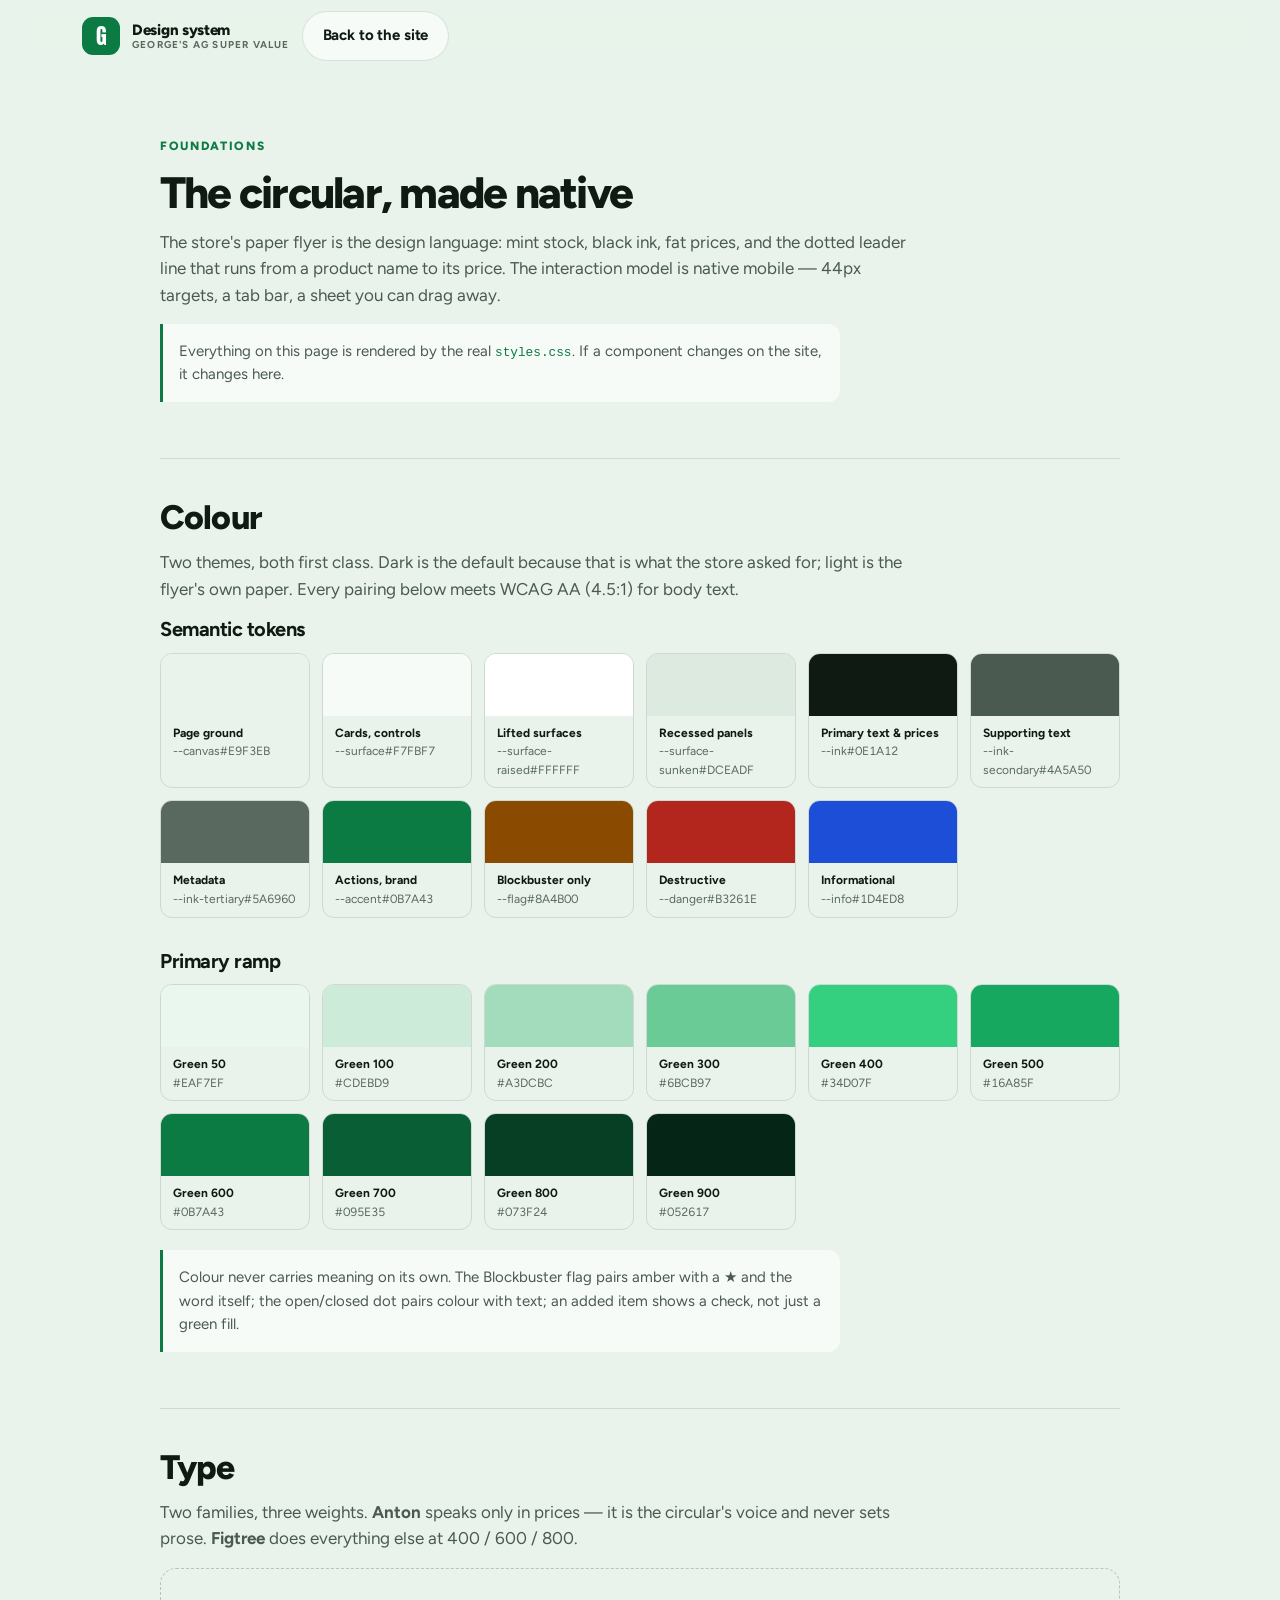
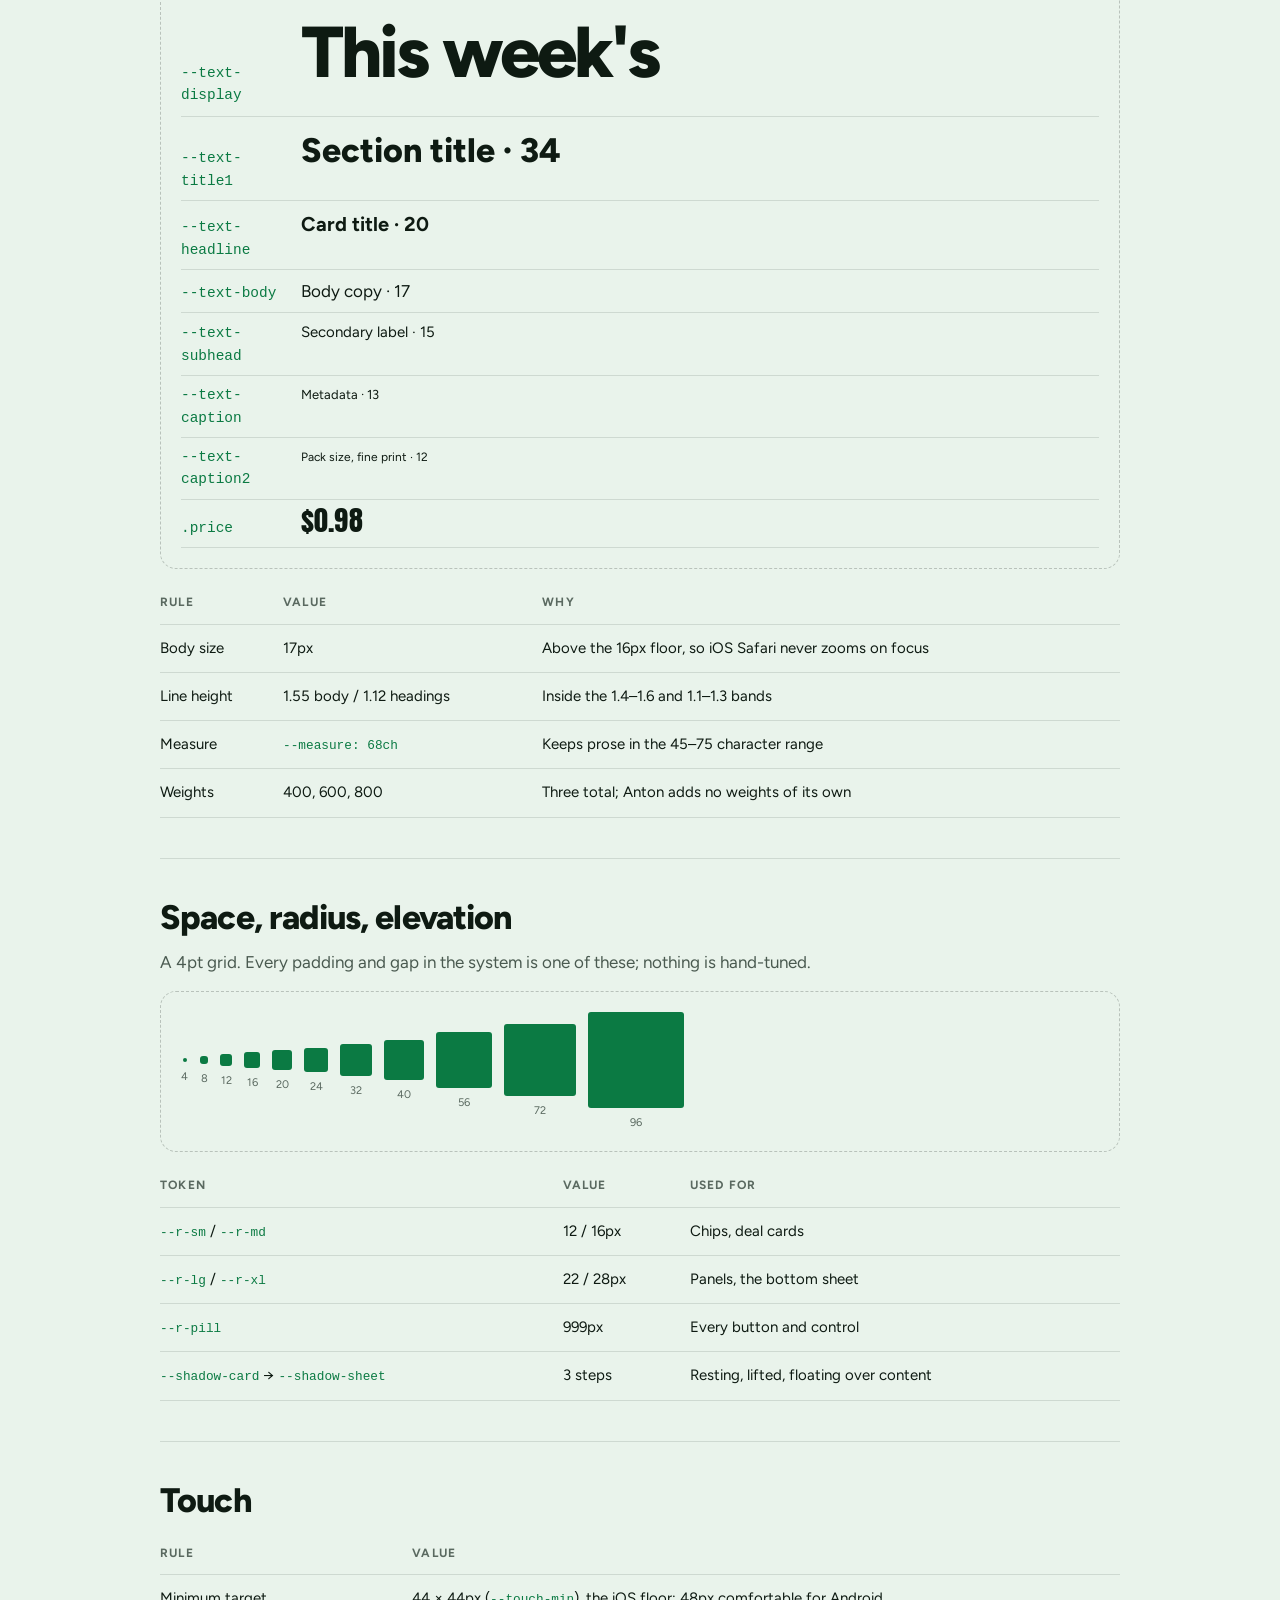
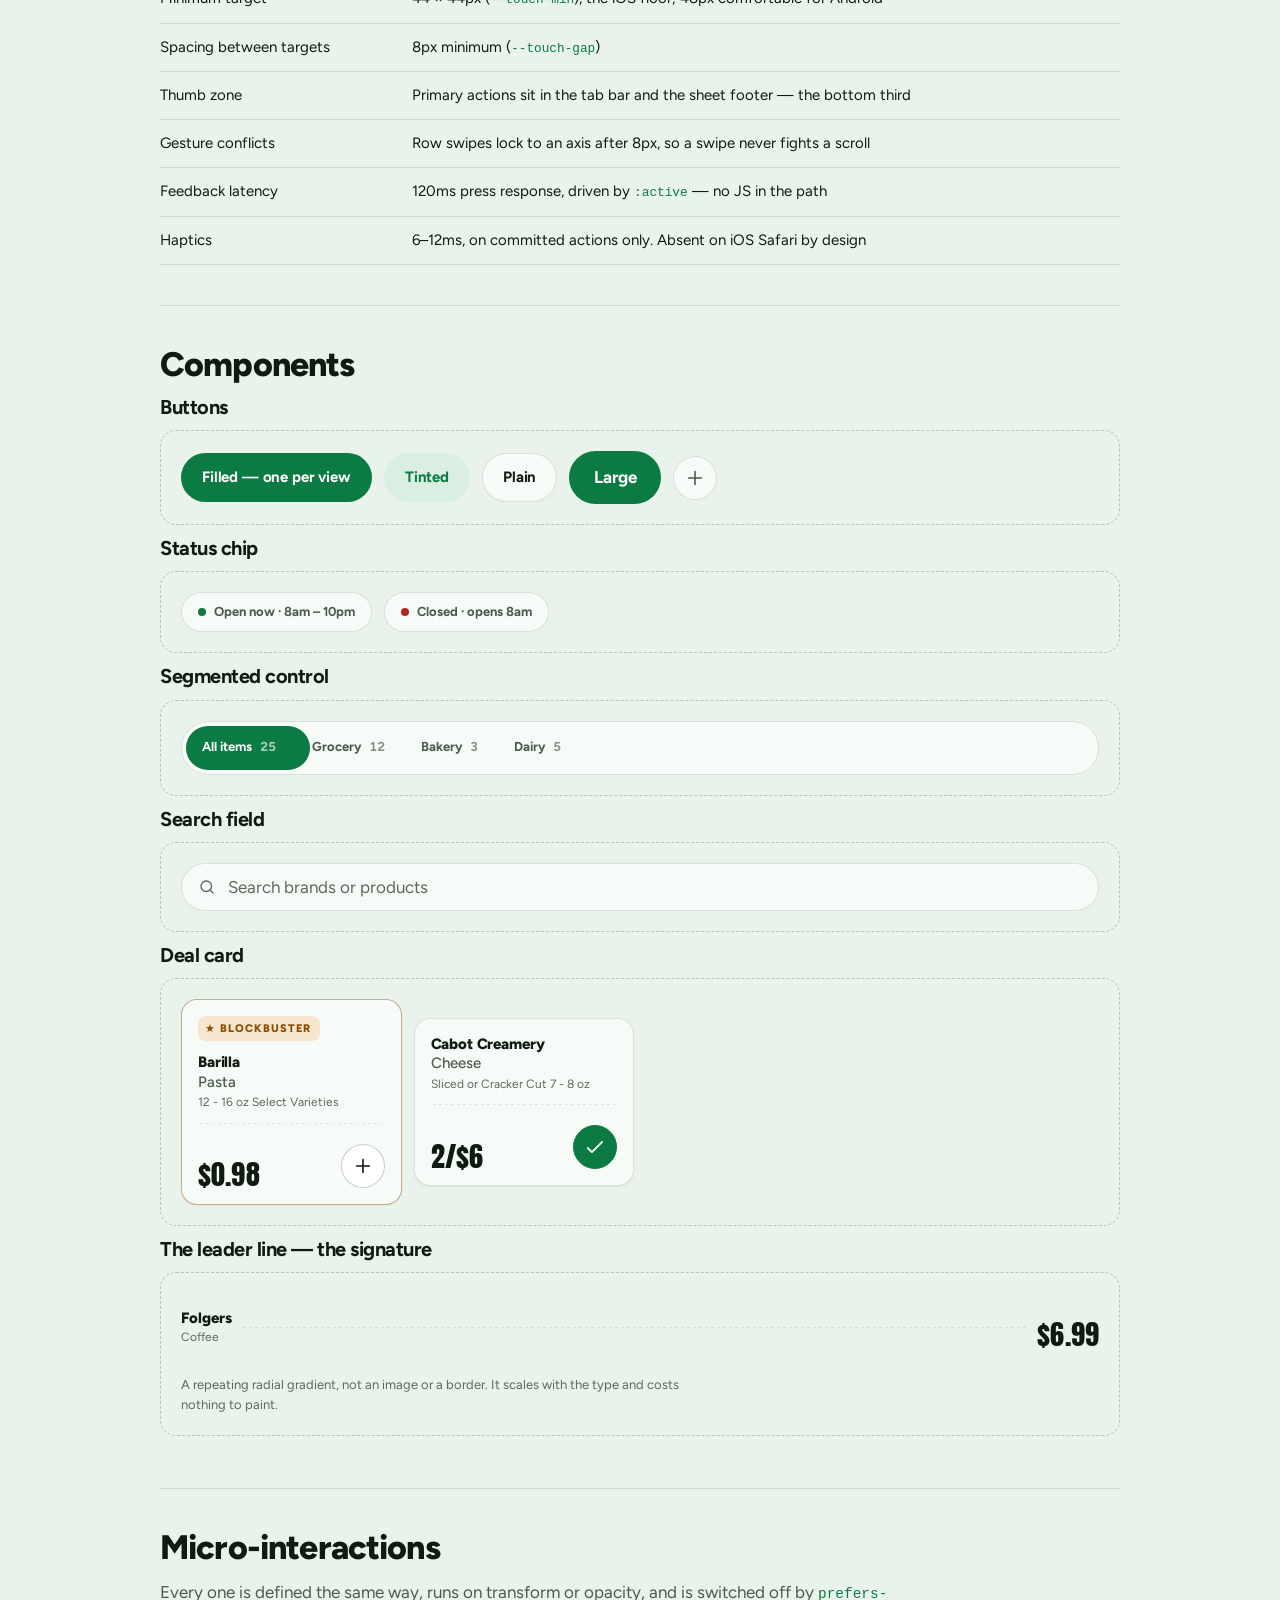
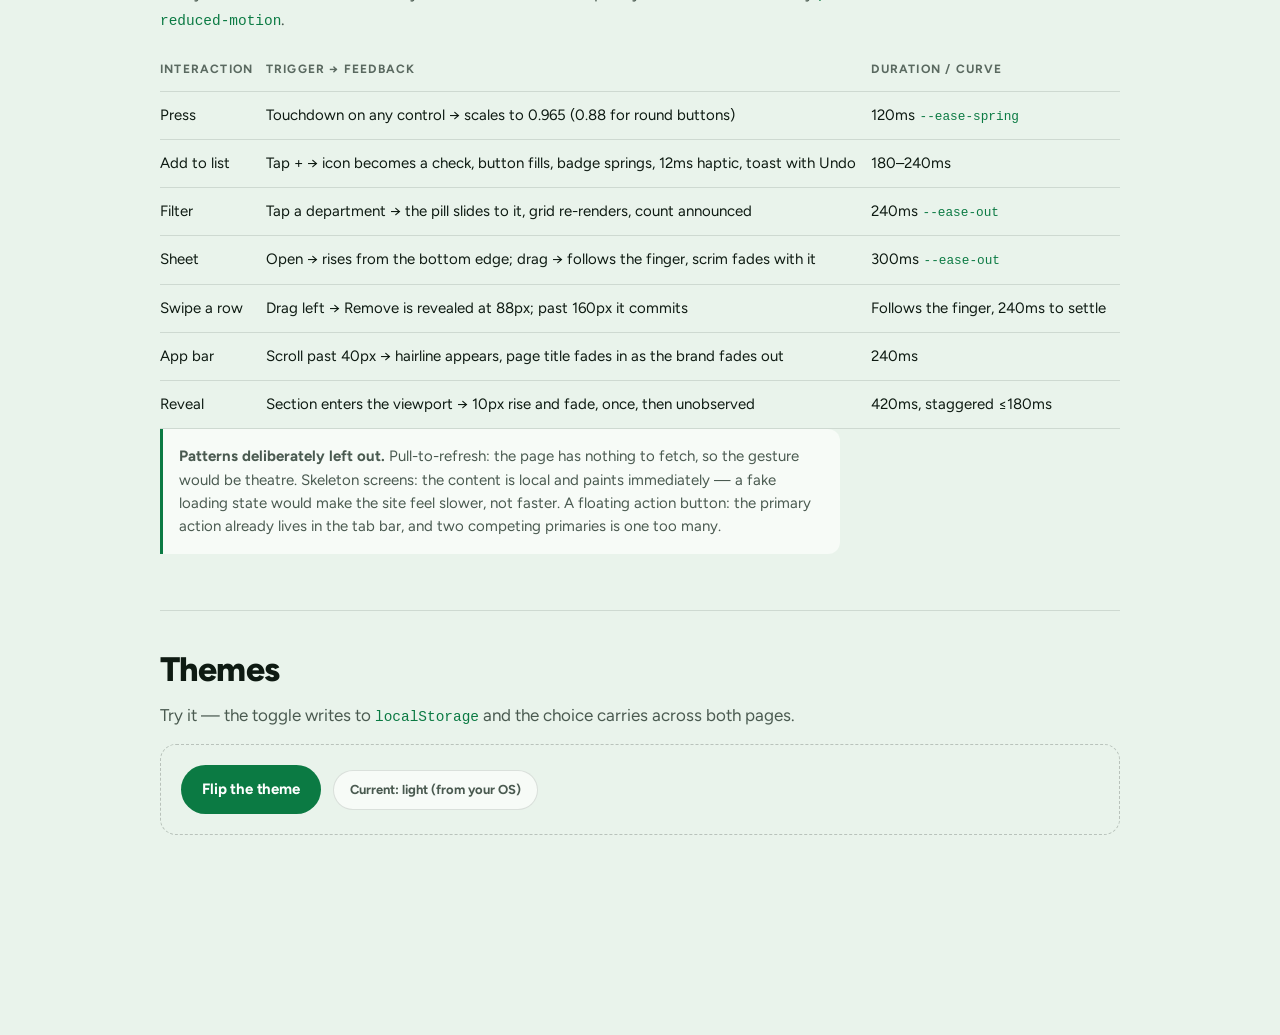
==== design-system.html @ 210cd75e "Rebuild front end on a mobile-first design system Design direction: "the circular, made native." The" ====
<!DOCTYPE html>
<html lang="en">
<head>
<meta charset="utf-8">
<meta name="viewport" content="width=device-width, initial-scale=1, viewport-fit=cover">
<title>Design system — George's AG Super Value</title>
<meta name="description" content="The living style guide for georgesagsupervalue.com: colour tokens, type scale, spacing, components and micro-interactions.">
<script>
  (function(){ try { var s = localStorage.getItem("georges-theme");
    if (s === "light" || s === "dark") document.documentElement.dataset.theme = s; } catch(e){} })();
</script>
<link rel="preconnect" href="https://fonts.googleapis.com">
<link rel="preconnect" href="https://fonts.gstatic.com" crossorigin>
<link rel="stylesheet" href="https://fonts.googleapis.com/css2?family=Anton&family=Figtree:wght@400;600;800&display=swap">
<link rel="stylesheet" href="styles.css">
<style>
  /* Page-specific scaffolding. The components themselves come from
     styles.css untouched, so this guide can never drift from the site. */
  body { padding-bottom: var(--sp-14); }
  .guide { max-width: 1000px; margin-inline: auto; padding: var(--sp-6) var(--sp-5) var(--sp-24); }
  .guide section { padding-block: var(--sp-10); border-top: 1px solid var(--line); }
  .guide section:first-of-type { border-top: 0; }
  .specimen {
    display: flex; flex-wrap: wrap; gap: var(--sp-3);
    align-items: center;
    padding: var(--sp-5);
    border: 1px dashed var(--line-strong);
    border-radius: var(--r-md);
    margin-bottom: var(--sp-3);
  }
  .swatches { display: grid; grid-template-columns: repeat(auto-fill, minmax(132px,1fr)); gap: var(--sp-3); }
  .sw { border: 1px solid var(--line); border-radius: var(--r-sm); overflow: hidden; }
  .sw__chip { height: 62px; }
  .sw__meta { padding: var(--sp-2) var(--sp-3); font-size: var(--text-caption2); }
  .sw__meta b { display: block; font-weight: 700; }
  .sw__meta span { color: var(--ink-tertiary); font-variant-numeric: tabular-nums; }
  table { width: 100%; border-collapse: collapse; font-size: var(--text-subhead); }
  th, td { text-align: left; padding: var(--sp-3) var(--sp-3) var(--sp-3) 0; border-bottom: 1px solid var(--line); vertical-align: top; }
  th { font-size: var(--text-caption2); text-transform: uppercase; letter-spacing: .1em; color: var(--ink-tertiary); }
  code { font-family: ui-monospace, SFMono-Regular, Menlo, monospace; font-size: .85em; color: var(--accent); }
  .scale-row { display: flex; align-items: baseline; gap: var(--sp-4); padding: var(--sp-2) 0; border-bottom: 1px solid var(--line); }
  .scale-row code { flex: none; width: 12ch; }
  .note-box {
    padding: var(--sp-4); border-left: 3px solid var(--accent);
    background: var(--surface); border-radius: 0 var(--r-sm) var(--r-sm) 0;
    font-size: var(--text-subhead); color: var(--ink-secondary);
  }
</style>
</head>
<body>

<header class="appbar">
  <div class="wrap appbar__inner">
    <a class="brand" href="index.html">
      <span class="brand__mark" aria-hidden="true">G</span>
      <span class="brand__name"><b>Design system</b><span>George's AG Super Value</span></span>
    </a>
    <a class="btn btn--plain" href="index.html">Back to the site</a>
  </div>
</header>

<main class="guide">

  <section>
    <span class="section__eyebrow">Foundations</span>
    <h1 style="font-size:var(--text-large)">The circular, made native</h1>
    <p class="section__lede">The store's paper flyer is the design language: mint stock,
      black ink, fat prices, and the dotted leader line that runs from a product name to
      its price. The interaction model is native mobile — 44px targets, a tab bar, a
      sheet you can drag away.</p>
    <p class="note-box">Everything on this page is rendered by the real
      <code>styles.css</code>. If a component changes on the site, it changes here.</p>
  </section>

  <section>
    <h2>Colour</h2>
    <p class="section__lede">Two themes, both first class. Dark is the default because
      that is what the store asked for; light is the flyer's own paper. Every pairing
      below meets WCAG AA (4.5:1) for body text.</p>

    <h3>Semantic tokens</h3>
    <div class="swatches" id="swatches"></div>

    <h3 style="margin-top:var(--sp-8)">Primary ramp</h3>
    <div class="swatches" id="ramp"></div>

    <p class="note-box" style="margin-top:var(--sp-5)">Colour never carries meaning on its
      own. The Blockbuster flag pairs amber with a ★ and the word itself; the open/closed
      dot pairs colour with text; an added item shows a check, not just a green fill.</p>
  </section>

  <section>
    <h2>Type</h2>
    <p class="section__lede">Two families, three weights. <b>Anton</b> speaks only in
      prices — it is the circular's voice and never sets prose. <b>Figtree</b> does
      everything else at 400 / 600 / 800.</p>

    <div class="specimen" style="display:block">
      <div class="scale-row"><code>--text-display</code><span style="font-size:var(--text-display);font-weight:800;letter-spacing:-.04em">This week's</span></div>
      <div class="scale-row"><code>--text-title1</code><span style="font-size:var(--text-title1);font-weight:800">Section title · 34</span></div>
      <div class="scale-row"><code>--text-headline</code><span style="font-size:var(--text-headline);font-weight:700">Card title · 20</span></div>
      <div class="scale-row"><code>--text-body</code><span style="font-size:var(--text-body)">Body copy · 17</span></div>
      <div class="scale-row"><code>--text-subhead</code><span style="font-size:var(--text-subhead)">Secondary label · 15</span></div>
      <div class="scale-row"><code>--text-caption</code><span style="font-size:var(--text-caption)">Metadata · 13</span></div>
      <div class="scale-row"><code>--text-caption2</code><span style="font-size:var(--text-caption2)">Pack size, fine print · 12</span></div>
      <div class="scale-row"><code>.price</code><span class="price">$0.98</span></div>
    </div>

    <table>
      <tr><th>Rule</th><th>Value</th><th>Why</th></tr>
      <tr><td>Body size</td><td>17px</td><td>Above the 16px floor, so iOS Safari never zooms on focus</td></tr>
      <tr><td>Line height</td><td>1.55 body / 1.12 headings</td><td>Inside the 1.4–1.6 and 1.1–1.3 bands</td></tr>
      <tr><td>Measure</td><td><code>--measure: 68ch</code></td><td>Keeps prose in the 45–75 character range</td></tr>
      <tr><td>Weights</td><td>400, 600, 800</td><td>Three total; Anton adds no weights of its own</td></tr>
    </table>
  </section>

  <section>
    <h2>Space, radius, elevation</h2>
    <p class="section__lede">A 4pt grid. Every padding and gap in the system is one of
      these; nothing is hand-tuned.</p>
    <div class="specimen" id="spacing"></div>
    <table>
      <tr><th>Token</th><th>Value</th><th>Used for</th></tr>
      <tr><td><code>--r-sm</code> / <code>--r-md</code></td><td>12 / 16px</td><td>Chips, deal cards</td></tr>
      <tr><td><code>--r-lg</code> / <code>--r-xl</code></td><td>22 / 28px</td><td>Panels, the bottom sheet</td></tr>
      <tr><td><code>--r-pill</code></td><td>999px</td><td>Every button and control</td></tr>
      <tr><td><code>--shadow-card</code> → <code>--shadow-sheet</code></td><td>3 steps</td><td>Resting, lifted, floating over content</td></tr>
    </table>
  </section>

  <section>
    <h2>Touch</h2>
    <table>
      <tr><th>Rule</th><th>Value</th></tr>
      <tr><td>Minimum target</td><td>44 × 44px (<code>--touch-min</code>), the iOS floor; 48px comfortable for Android</td></tr>
      <tr><td>Spacing between targets</td><td>8px minimum (<code>--touch-gap</code>)</td></tr>
      <tr><td>Thumb zone</td><td>Primary actions sit in the tab bar and the sheet footer — the bottom third</td></tr>
      <tr><td>Gesture conflicts</td><td>Row swipes lock to an axis after 8px, so a swipe never fights a scroll</td></tr>
      <tr><td>Feedback latency</td><td>120ms press response, driven by <code>:active</code> — no JS in the path</td></tr>
      <tr><td>Haptics</td><td>6–12ms, on committed actions only. Absent on iOS Safari by design</td></tr>
    </table>
  </section>

  <section>
    <h2>Components</h2>

    <h3>Buttons</h3>
    <div class="specimen">
      <button class="btn btn--filled">Filled — one per view</button>
      <button class="btn btn--tinted">Tinted</button>
      <button class="btn btn--plain">Plain</button>
      <button class="btn btn--filled btn--lg">Large</button>
      <button class="icon-btn" aria-label="Icon button example">
        <svg class="icon" viewBox="0 0 24 24" aria-hidden="true"><path d="M12 5v14M5 12h14"/></svg>
      </button>
    </div>

    <h3>Status chip</h3>
    <div class="specimen">
      <span class="chip"><span class="chip__dot"></span> Open now · 8am – 10pm</span>
      <span class="chip chip--closed"><span class="chip__dot"></span> Closed · opens 8am</span>
    </div>

    <h3>Segmented control</h3>
    <div class="specimen" style="display:block">
      <div class="segmented" id="demo-seg">
        <span class="segmented__indicator" id="demo-indicator"></span>
        <button class="segmented__btn" aria-selected="true">All items <span class="segmented__count">25</span></button>
        <button class="segmented__btn" aria-selected="false">Grocery <span class="segmented__count">12</span></button>
        <button class="segmented__btn" aria-selected="false">Bakery <span class="segmented__count">3</span></button>
        <button class="segmented__btn" aria-selected="false">Dairy <span class="segmented__count">5</span></button>
      </div>
    </div>

    <h3>Search field</h3>
    <div class="specimen" style="display:block">
      <label class="field">
        <svg class="icon icon--sm" viewBox="0 0 24 24" aria-hidden="true"><circle cx="11" cy="11" r="7"/><path d="m20 20-3.6-3.6"/></svg>
        <input type="search" placeholder="Search brands or products" aria-label="Demo search">
      </label>
    </div>

    <h3>Deal card</h3>
    <div class="specimen" style="display:grid;grid-template-columns:repeat(auto-fill,minmax(200px,1fr))">
      <article class="deal deal--flagged">
        <span class="deal__flag">★ Blockbuster</span>
        <h4 class="deal__brand" style="margin:0">Barilla</h4>
        <p class="deal__name">Pasta</p>
        <p class="deal__size">12 - 16 oz Select Varieties</p>
        <span class="leader leader--rule"></span>
        <div class="deal__foot">
          <span class="price">$0.98</span>
          <button class="add" aria-pressed="false" aria-label="Add Barilla Pasta to my list">
            <svg class="icon" viewBox="0 0 24 24" aria-hidden="true"><path d="M12 5v14M5 12h14"/></svg>
          </button>
        </div>
      </article>
      <article class="deal">
        <h4 class="deal__brand" style="margin:0">Cabot Creamery</h4>
        <p class="deal__name">Cheese</p>
        <p class="deal__size">Sliced or Cracker Cut 7 - 8 oz</p>
        <span class="leader leader--rule"></span>
        <div class="deal__foot">
          <span class="price">2/$6</span>
          <button class="add" aria-pressed="true" aria-label="Remove Cabot Cheese from my list">
            <svg class="icon" viewBox="0 0 24 24" aria-hidden="true"><path d="M5 13l4 4L19 7"/></svg>
          </button>
        </div>
      </article>
    </div>

    <h3>The leader line — the signature</h3>
    <div class="specimen" style="display:block">
      <div class="flyer__item">
        <span class="flyer__label"><b>Folgers</b><span>Coffee</span></span>
        <span class="leader leader--center"></span>
        <span class="price">$6.99</span>
      </div>
      <p style="font-size:var(--text-caption);color:var(--ink-tertiary);margin:var(--sp-3) 0 0">
        A repeating radial gradient, not an image or a border. It scales with the type
        and costs nothing to paint.</p>
    </div>
  </section>

  <section>
    <h2>Micro-interactions</h2>
    <p class="section__lede">Every one is defined the same way, runs on transform or
      opacity, and is switched off by <code>prefers-reduced-motion</code>.</p>

    <table>
      <tr><th>Interaction</th><th>Trigger → Feedback</th><th>Duration / curve</th></tr>
      <tr>
        <td>Press</td>
        <td>Touchdown on any control → scales to 0.965 (0.88 for round buttons)</td>
        <td>120ms <code>--ease-spring</code></td>
      </tr>
      <tr>
        <td>Add to list</td>
        <td>Tap + → icon becomes a check, button fills, badge springs, 12ms haptic, toast with Undo</td>
        <td>180–240ms</td>
      </tr>
      <tr>
        <td>Filter</td>
        <td>Tap a department → the pill slides to it, grid re-renders, count announced</td>
        <td>240ms <code>--ease-out</code></td>
      </tr>
      <tr>
        <td>Sheet</td>
        <td>Open → rises from the bottom edge; drag → follows the finger, scrim fades with it</td>
        <td>300ms <code>--ease-out</code></td>
      </tr>
      <tr>
        <td>Swipe a row</td>
        <td>Drag left → Remove is revealed at 88px; past 160px it commits</td>
        <td>Follows the finger, 240ms to settle</td>
      </tr>
      <tr>
        <td>App bar</td>
        <td>Scroll past 40px → hairline appears, page title fades in as the brand fades out</td>
        <td>240ms</td>
      </tr>
      <tr>
        <td>Reveal</td>
        <td>Section enters the viewport → 10px rise and fade, once, then unobserved</td>
        <td>420ms, staggered ≤180ms</td>
      </tr>
    </table>

    <p class="note-box"><b>Patterns deliberately left out.</b> Pull-to-refresh: the page has
      nothing to fetch, so the gesture would be theatre. Skeleton screens: the content is
      local and paints immediately — a fake loading state would make the site feel slower,
      not faster. A floating action button: the primary action already lives in the tab
      bar, and two competing primaries is one too many.</p>
  </section>

  <section>
    <h2>Themes</h2>
    <p class="section__lede">Try it — the toggle writes to <code>localStorage</code> and the
      choice carries across both pages.</p>
    <div class="specimen">
      <button class="btn btn--filled" id="flip">Flip the theme</button>
      <span class="chip" id="theme-readout">—</span>
    </div>
  </section>
</main>

<script>
  var SEMANTIC = [
    ["--canvas","Page ground"], ["--surface","Cards, controls"],
    ["--surface-raised","Lifted surfaces"], ["--surface-sunken","Recessed panels"],
    ["--ink","Primary text & prices"], ["--ink-secondary","Supporting text"],
    ["--ink-tertiary","Metadata"], ["--accent","Actions, brand"],
    ["--flag","Blockbuster only"], ["--danger","Destructive"], ["--info","Informational"]
  ];
  var RAMP = ["--green-50","--green-100","--green-200","--green-300","--green-400",
              "--green-500","--green-600","--green-700","--green-800","--green-900"];

  function hex(token) {
    return getComputedStyle(document.documentElement).getPropertyValue(token).trim();
  }
  function paintSwatches() {
    document.getElementById("swatches").innerHTML = SEMANTIC.map(function (s) {
      return '<div class="sw"><div class="sw__chip" style="background:var(' + s[0] + ')"></div>' +
        '<div class="sw__meta"><b>' + s[1] + "</b><span>" + s[0] + "</span>" +
        "<span>" + hex(s[0]) + "</span></div></div>";
    }).join("");
    document.getElementById("ramp").innerHTML = RAMP.map(function (t) {
      return '<div class="sw"><div class="sw__chip" style="background:var(' + t + ')"></div>' +
        '<div class="sw__meta"><b>' + t.replace("--green-", "Green ") + "</b><span>" + hex(t) + "</span></div></div>";
    }).join("");
  }

  document.getElementById("spacing").innerHTML =
    [4,8,12,16,20,24,32,40,56,72,96].map(function (n) {
      return '<span style="display:grid;gap:6px;justify-items:center">' +
        '<span style="display:block;width:' + n + 'px;height:' + n +
        'px;background:var(--accent);border-radius:3px"></span>' +
        '<small style="font-size:11px;color:var(--ink-tertiary)">' + n + "</small></span>";
    }).join("");

  (function segDemo() {
    var seg = document.getElementById("demo-seg");
    var ind = document.getElementById("demo-indicator");
    var btns = seg.querySelectorAll(".segmented__btn");
    function move(b) {
      ind.style.transform = "translateX(" + b.offsetLeft + "px)";
      ind.style.width = b.offsetWidth + "px";
    }
    btns.forEach(function (b) {
      b.addEventListener("click", function () {
        btns.forEach(function (x) { x.setAttribute("aria-selected", "false"); });
        b.setAttribute("aria-selected", "true");
        move(b);
      });
    });
    requestAnimationFrame(function () { move(btns[0]); });
  })();

  document.querySelectorAll(".add").forEach(function (b) {
    b.addEventListener("click", function () {
      var on = b.getAttribute("aria-pressed") !== "true";
      b.setAttribute("aria-pressed", String(on));
      b.querySelector(".icon").innerHTML = on
        ? '<path d="M5 13l4 4L19 7"/>' : '<path d="M12 5v14M5 12h14"/>';
    });
  });

  function readout() {
    var t = document.documentElement.dataset.theme ||
      (matchMedia("(prefers-color-scheme: light)").matches ? "light (from your OS)" : "dark (from your OS)");
    document.getElementById("theme-readout").textContent = "Current: " + t;
    paintSwatches();
  }
  document.getElementById("flip").addEventListener("click", function () {
    var now = document.documentElement.dataset.theme ||
      (matchMedia("(prefers-color-scheme: light)").matches ? "light" : "dark");
    var next = now === "dark" ? "light" : "dark";
    document.documentElement.dataset.theme = next;
    try { localStorage.setItem("georges-theme", next); } catch (e) {}
    readout();
  });
  readout();
</script>
</body>
</html>
---- styles.css ----
/* ==========================================================================
   George's AG Super Value — design system + implementation
   --------------------------------------------------------------------------
   Concept: "the circular, made native." The store's paper flyer (mint stock,
   black ink, fat prices, dotted leader lines) is the visual language; the
   interaction model is native-mobile (44px targets, sheets, tab bar, springs).

   Cascade layers keep specificity predictable: a rule in `sections` always
   beats one in `components`, no matter how the selectors are written. This is
   why nothing here needs !important or long selector chains.
   ========================================================================== */

@layer tokens, base, components, sections, utilities;

/* ==========================================================================
   LAYER 1 — TOKENS
   Every value in the system. Nothing below this layer invents a raw number.
   ========================================================================== */
@layer tokens {

  :root {
    /* ---- Primary ramp: "market green", sampled from the flyer's paper ---- */
    --green-50:  #EAF7EF;
    --green-100: #CDEBD9;
    --green-200: #A3DCBC;
    --green-300: #6BCB97;
    --green-400: #34D07F;
    --green-500: #16A85F;
    --green-600: #0B7A43;
    --green-700: #095E35;
    --green-800: #073F24;
    --green-900: #052617;

    /* ---- Flyer amber: reserved for one job, the Blockbuster starburst ---- */
    --amber-300: #FFC24A;
    --amber-600: #8A4B00;

    /* ---- Semantic hues ---- */
    --red-300: #FF6B6B;
    --red-600: #B3261E;
    --blue-300: #6BA8FF;
    --blue-600: #1D4ED8;

    /* ---- Type: two families, three weights total ---------------------
       Anton  — the circular's price voice. Used ONLY for prices and the
                founding year. One weight, never for prose.
       Figtree — everything else, at 400 / 600 / 800.
       Fallback metrics are close to the webfonts to limit layout shift. */
    --font-display: "Anton", "Haettenschweiler", "Arial Narrow Bold", system-ui, sans-serif;
    --font-ui: "Figtree", -apple-system, BlinkMacSystemFont, "Segoe UI", system-ui, sans-serif;

    /* ---- Type scale, matched to iOS text styles ---------------------- */
    --text-caption2: 0.75rem;   /* 12 — legal, fine print         */
    --text-caption:  0.8125rem; /* 13 — pack size, metadata       */
    --text-subhead:  0.9375rem; /* 15 — secondary label           */
    --text-body:     1.0625rem; /* 17 — body. >16px = no iOS zoom */
    --text-headline: 1.25rem;   /* 20 — card titles               */
    --text-title3:   1.5rem;    /* 24                             */
    --text-title2:   1.75rem;   /* 28                             */
    --text-title1:   2.125rem;  /* 34 — section titles            */
    --text-large:    2.75rem;   /* 44 — large title               */
    --text-display:  clamp(2.75rem, 11vw, 4.5rem);

    --leading-tight: 1.12;  /* headings   */
    --leading-snug:  1.3;   /* card text  */
    --leading-body:  1.55;  /* prose      */
    --measure: 68ch;        /* 45–75 char line length             */

    /* ---- Space: 4pt grid ---- */
    --sp-1: 4px;   --sp-2: 8px;   --sp-3: 12px;  --sp-4: 16px;
    --sp-5: 20px;  --sp-6: 24px;  --sp-8: 32px;  --sp-10: 40px;
    --sp-14: 56px; --sp-18: 72px; --sp-24: 96px;

    /* ---- Radii ---- */
    --r-xs: 8px; --r-sm: 12px; --r-md: 16px; --r-lg: 22px;
    --r-xl: 28px; --r-pill: 999px;

    /* ---- Touch ---- */
    --touch-min: 44px;       /* iOS HIG minimum          */
    --touch-comfortable: 48px; /* Android Material minimum */
    --touch-gap: 8px;

    /* ---- Motion. Durations stay under 300ms for anything a finger starts. */
    --dur-tap: 120ms;
    --dur-quick: 180ms;
    --dur-standard: 240ms;
    --dur-sheet: 300ms;
    --dur-ambient: 420ms;
    --ease-standard: cubic-bezier(0.4, 0, 0.2, 1);
    --ease-out: cubic-bezier(0.32, 0.72, 0, 1);   /* iOS sheet curve */
    --ease-spring: cubic-bezier(0.34, 1.36, 0.64, 1); /* slight overshoot */

    --layer-header: 60;
    --layer-tabbar: 70;
    --layer-scrim: 80;
    --layer-sheet: 90;
    --layer-toast: 100;

    --wrap: 1180px;
    color-scheme: dark;
  }

  /* ---- DARK THEME (default) — the flyer at night -------------------- */
  :root,
  :root[data-theme="dark"] {
    --canvas: #0A0D0B;
    --surface: #131714;
    --surface-raised: #1A201C;
    --surface-sunken: #070908;

    --ink: #F2F5F2;         /* 17.8:1 on canvas — prices live here   */
    --ink-secondary: #A9B4AC;
    --ink-tertiary: #77837B;

    --accent: var(--green-400);
    --accent-quiet: #13241B;
    --on-accent: #04170D;

    --flag: var(--amber-300);
    --flag-quiet: #2A1F08;
    --danger: var(--red-300);
    --info: var(--blue-300);

    --line: rgba(255, 255, 255, 0.09);
    --line-strong: rgba(255, 255, 255, 0.16);
    --leader-dot: rgba(255, 255, 255, 0.26);

    --scrim: rgba(0, 0, 0, 0.6);
    --press-tint: rgba(255, 255, 255, 0.06);
    --shadow-card: 0 1px 2px rgba(0,0,0,.5);
    --shadow-raised: 0 12px 32px -12px rgba(0,0,0,.9);
    --shadow-sheet: 0 -8px 40px rgba(0,0,0,.7);
  }

  /* ---- LIGHT THEME — the paper the flyer is printed on -------------- */
  :root[data-theme="light"] {
    color-scheme: light;

    --canvas: #E9F3EB;
    --surface: #F7FBF7;
    --surface-raised: #FFFFFF;
    --surface-sunken: #DCEADF;

    --ink: #0E1A12;
    --ink-secondary: #4A5A50;
    --ink-tertiary: #5A6960;

    --accent: var(--green-600);
    --accent-quiet: #D9EFE2;
    --on-accent: #FFFFFF;

    --flag: var(--amber-600);
    --flag-quiet: #F6E6CE;
    --danger: var(--red-600);
    --info: var(--blue-600);

    --line: rgba(14, 26, 18, 0.12);
    --line-strong: rgba(14, 26, 18, 0.22);
    --leader-dot: rgba(14, 26, 18, 0.32);

    --scrim: rgba(20, 32, 24, 0.35);
    --press-tint: rgba(14, 26, 18, 0.05);
    --shadow-card: 0 1px 2px rgba(14,26,18,.06);
    --shadow-raised: 0 12px 28px -14px rgba(14,26,18,.35);
    --shadow-sheet: 0 -8px 40px rgba(14,26,18,.2);
  }

  /* Follow the OS when the visitor has not chosen a theme themselves. */
  @media (prefers-color-scheme: light) {
    :root:not([data-theme]) {
      color-scheme: light;
      --canvas: #E9F3EB; --surface: #F7FBF7; --surface-raised: #FFFFFF;
      --surface-sunken: #DCEADF;
      --ink: #0E1A12; --ink-secondary: #4A5A50; --ink-tertiary: #5A6960;
      --accent: var(--green-600); --accent-quiet: #D9EFE2; --on-accent: #FFFFFF;
      --flag: var(--amber-600); --flag-quiet: #F6E6CE;
      --danger: var(--red-600); --info: var(--blue-600);
      --line: rgba(14,26,18,.12); --line-strong: rgba(14,26,18,.22);
      --leader-dot: rgba(14,26,18,.32);
      --scrim: rgba(20,32,24,.35); --press-tint: rgba(14,26,18,.05);
      --shadow-card: 0 1px 2px rgba(14,26,18,.06);
      --shadow-raised: 0 12px 28px -14px rgba(14,26,18,.35);
      --shadow-sheet: 0 -8px 40px rgba(14,26,18,.2);
    }
  }

  /* ---- High contrast: borders get solid, quiet text gets louder ----- */
  @media (prefers-contrast: more) {
    :root {
      --line: rgba(255,255,255,.3);
      --line-strong: rgba(255,255,255,.55);
      --ink-secondary: #D6DED9;
      --ink-tertiary: #B9C3BC;
      --leader-dot: rgba(255,255,255,.5);
    }
    :root[data-theme="light"] {
      --line: rgba(14,26,18,.35);
      --line-strong: rgba(14,26,18,.6);
      --ink-secondary: #22312A;
      --ink-tertiary: #33423A;
    }
  }
}

/* ==========================================================================
   LAYER 2 — BASE
   ========================================================================== */
@layer base {

  *, *::before, *::after { box-sizing: border-box; }

  html {
    -webkit-text-size-adjust: 100%;
    scroll-behavior: smooth;
    scroll-padding-top: 72px;
  }

  body {
    margin: 0;
    background: var(--canvas);
    color: var(--ink);
    font-family: var(--font-ui);
    font-size: var(--text-body);
    line-height: var(--leading-body);
    -webkit-font-smoothing: antialiased;
    overflow-x: hidden;
    /* clears the tab bar + the phone's home indicator */
    padding-bottom: calc(64px + env(safe-area-inset-bottom));
  }

  h1, h2, h3, h4 {
    margin: 0 0 var(--sp-3);
    line-height: var(--leading-tight);
    letter-spacing: -0.025em;
    font-weight: 800;
    text-wrap: balance;
  }
  h1 { font-size: var(--text-display); letter-spacing: -0.04em; }
  h2 { font-size: var(--text-title1); }
  h3 { font-size: var(--text-headline); font-weight: 700; }

  p { margin: 0 0 var(--sp-4); max-width: var(--measure); text-wrap: pretty; }

  a { color: inherit; text-decoration: none; }
  img, svg { max-width: 100%; }
  button { font: inherit; color: inherit; }

  /* One focus style everywhere, visible in both themes. */
  :focus-visible {
    outline: 3px solid var(--accent);
    outline-offset: 3px;
    border-radius: var(--r-xs);
  }
  :focus:not(:focus-visible) { outline: none; }

  ::selection { background: var(--accent); color: var(--on-accent); }

  /* A component's display value must never resurrect a hidden element. */
  [hidden] { display: none !important; }

  .skip-link {
    position: fixed;
    top: var(--sp-2);
    left: 50%;
    translate: -50% -200%;
    z-index: 200;
    padding: var(--sp-3) var(--sp-5);
    border-radius: var(--r-pill);
    background: var(--accent);
    color: var(--on-accent);
    font-weight: 700;
    transition: translate var(--dur-standard) var(--ease-out);
  }
  .skip-link:focus { translate: -50% 0; }

  .sr-only {
    position: absolute;
    width: 1px; height: 1px;
    padding: 0; margin: -1px;
    overflow: hidden;
    clip-path: inset(50%);
    white-space: nowrap;
  }
}

/* ==========================================================================
   LAYER 3 — COMPONENTS  (BEM-lite: .block, .block__element, .block--variant)
   ========================================================================== */
@layer components {

  /* ---------- layout shell ---------- */
  .wrap {
    width: 100%;
    max-width: var(--wrap);
    margin-inline: auto;
    padding-inline: var(--sp-5);
  }

  /* ---------- icon ---------- */
  .icon {
    width: 22px; height: 22px;
    flex: none;
    fill: none;
    stroke: currentColor;
    stroke-width: 1.75;
    stroke-linecap: round;
    stroke-linejoin: round;
  }
  .icon--sm { width: 18px; height: 18px; }

  /* ---------- button ----------------------------------------------------
     Purpose: every tappable action. Hierarchy: filled > tinted > plain.
     Touch: min 44px tall, never narrower than 44px for icon-only.
     Feedback: scale + tint within 120ms of touchdown. */
  .btn {
    display: inline-flex;
    align-items: center;
    justify-content: center;
    gap: var(--sp-2);
    min-height: var(--touch-min);
    padding: var(--sp-3) var(--sp-5);
    border: 1px solid transparent;
    border-radius: var(--r-pill);
    background: none;
    font-size: var(--text-subhead);
    font-weight: 700;
    letter-spacing: -0.01em;
    cursor: pointer;
    -webkit-tap-highlight-color: transparent;
    touch-action: manipulation;
    transition: transform var(--dur-tap) var(--ease-spring),
                background-color var(--dur-quick) var(--ease-standard),
                border-color var(--dur-quick) var(--ease-standard),
                opacity var(--dur-quick) var(--ease-standard);
  }
  .btn:active { transform: scale(0.965); }

  .btn--filled { background: var(--accent); color: var(--on-accent); }
  .btn--tinted {
    background: var(--accent-quiet);
    color: var(--accent);
  }
  .btn--plain {
    background: var(--surface);
    border-color: var(--line);
    color: var(--ink);
  }
  .btn--lg { min-height: 52px; padding-inline: var(--sp-6); font-size: var(--text-body); }
  .btn--block { width: 100%; }

  @media (hover: hover) {
    .btn--filled:hover { filter: brightness(1.08); }
    .btn--tinted:hover, .btn--plain:hover { background: var(--surface-raised); }
  }

  /* icon-only control, always a full touch target */
  .icon-btn {
    display: inline-grid;
    place-items: center;
    width: var(--touch-min);
    height: var(--touch-min);
    border: 1px solid var(--line);
    border-radius: var(--r-pill);
    background: var(--surface);
    color: var(--ink-secondary);
    cursor: pointer;
    -webkit-tap-highlight-color: transparent;
    touch-action: manipulation;
    transition: transform var(--dur-tap) var(--ease-spring),
                background-color var(--dur-quick) var(--ease-standard),
                color var(--dur-quick) var(--ease-standard);
  }
  .icon-btn:active { transform: scale(0.9); }
  @media (hover: hover) {
    .icon-btn:hover { background: var(--surface-raised); color: var(--ink); }
  }

  /* ---------- badge / status chip ---------- */
  .badge {
    display: inline-grid;
    place-items: center;
    min-width: 20px;
    height: 20px;
    padding-inline: 6px;
    border-radius: var(--r-pill);
    background: var(--accent);
    color: var(--on-accent);
    font-size: var(--text-caption2);
    font-weight: 800;
    line-height: 1;
    font-variant-numeric: tabular-nums;
  }
  .badge--bump { animation: badge-bump var(--dur-standard) var(--ease-spring); }

  @keyframes badge-bump {
    0%   { transform: scale(1); }
    45%  { transform: scale(1.35); }
    100% { transform: scale(1); }
  }

  .chip {
    display: inline-flex;
    align-items: center;
    gap: var(--sp-2);
    min-height: 40px;
    padding: var(--sp-2) var(--sp-4);
    border: 1px solid var(--line);
    border-radius: var(--r-pill);
    background: var(--surface);
    font-size: var(--text-caption);
    font-weight: 700;
    color: var(--ink-secondary);
  }
  .chip__dot {
    width: 8px; height: 8px;
    border-radius: 50%;
    background: var(--accent);
    box-shadow: 0 0 0 0 color-mix(in srgb, var(--accent) 60%, transparent);
    animation: breathe 2.8s ease-out infinite;
  }
  .chip--closed .chip__dot { background: var(--danger); animation: none; }

  @keyframes breathe {
    70%, 100% { box-shadow: 0 0 0 9px transparent; }
  }

  /* ---------- the signature: flyer leader line -------------------------
     Straight off the paper circular — "Pasta ·········· $0.98".
     A repeating radial gradient, so it costs nothing and scales with type. */
  .leader {
    flex: 1 1 auto;
    min-width: var(--sp-5);
    height: 1px;
    align-self: flex-end;
    margin-bottom: 0.42em;
    background-image: radial-gradient(circle, var(--leader-dot) 1px, transparent 1.2px);
    background-size: 6px 3px;
    background-repeat: repeat-x;
    background-position: bottom;
  }
  .leader--rule {
    width: 100%;
    flex: none;
    margin: var(--sp-3) 0;
  }
  .leader--center { align-self: center; margin-bottom: 0; }

  /* ---------- price: the loudest thing on the page ---------------------
     Hierarchy through scale and weight, not colour — the price reads as the
     brightest neutral in both themes, exactly like black ink on paper. */
  .price {
    font-family: var(--font-display);
    font-weight: 400;
    font-size: var(--text-title2);
    line-height: 0.9;
    letter-spacing: 0.005em;
    color: var(--ink);
    font-variant-numeric: tabular-nums;
  }
  .price--lg { font-size: var(--text-title1); }

  /* Set by JS only when the display webfont did not load. */
  .no-display-font .price,
  .no-display-font .stat b,
  .no-display-font .hero__year,
  .no-display-font .brand__mark {
    font-weight: 800;
    letter-spacing: -0.03em;
  }

  /* ---------- card ---------- */
  .card {
    background: var(--surface);
    border: 1px solid var(--line);
    border-radius: var(--r-lg);
    box-shadow: var(--shadow-card);
  }

  /* ---------- deal card (weekly ad grid item) ---------- */
  .deal {
    position: relative;
    display: flex;
    flex-direction: column;
    padding: var(--sp-4);
    background: var(--surface);
    border: 1px solid var(--line);
    border-radius: var(--r-md);
    box-shadow: var(--shadow-card);
    transition: transform var(--dur-standard) var(--ease-out),
                border-color var(--dur-standard) var(--ease-standard),
                box-shadow var(--dur-standard) var(--ease-standard);
  }
  .deal--flagged { border-color: color-mix(in srgb, var(--flag) 45%, transparent); }

  @media (hover: hover) {
    .deal:hover {
      transform: translateY(-3px);
      border-color: var(--line-strong);
      box-shadow: var(--shadow-raised);
    }
  }

  .deal__flag {
    align-self: flex-start;
    display: inline-flex;
    align-items: center;
    gap: 5px;
    margin-bottom: var(--sp-3);
    padding: 4px 9px 4px 7px;
    border-radius: var(--r-xs);
    background: var(--flag-quiet);
    color: var(--flag);
    font-size: 0.6875rem;
    font-weight: 800;
    letter-spacing: 0.09em;
    text-transform: uppercase;
  }

  .deal__brand {
    margin: 0;
    font-size: var(--text-subhead);
    font-weight: 800;
    line-height: var(--leading-snug);
    letter-spacing: -0.01em;
  }
  .deal__name {
    margin: 0;
    font-size: var(--text-subhead);
    font-weight: 500;
    line-height: var(--leading-snug);
    color: var(--ink-secondary);
  }
  .deal__size {
    margin: 2px 0 0;
    font-size: var(--text-caption2);
    line-height: 1.35;
    color: var(--ink-tertiary);
  }

  .deal__foot {
    display: flex;
    align-items: flex-end;
    justify-content: space-between;
    gap: var(--sp-3);
    margin-top: auto;
    padding-top: var(--sp-2);
  }

  /* add / remove control — 44px target, icon swaps on state */
  .add {
    position: relative;
    display: grid;
    place-items: center;
    width: var(--touch-min);
    height: var(--touch-min);
    flex: none;
    border: 1px solid var(--line-strong);
    border-radius: var(--r-pill);
    background: var(--surface-raised);
    color: var(--ink);
    cursor: pointer;
    -webkit-tap-highlight-color: transparent;
    touch-action: manipulation;
    transition: transform var(--dur-tap) var(--ease-spring),
                background-color var(--dur-quick) var(--ease-standard),
                border-color var(--dur-quick) var(--ease-standard),
                color var(--dur-quick) var(--ease-standard);
  }
  .add:active { transform: scale(0.88); }
  .add[aria-pressed="true"] {
    background: var(--accent);
    border-color: var(--accent);
    color: var(--on-accent);
  }
  .add .icon { transition: transform var(--dur-standard) var(--ease-spring); }
  .add[aria-pressed="true"] .icon { transform: scale(1.12); }
  @media (hover: hover) {
    .add:hover { border-color: var(--accent); color: var(--accent); }
    .add[aria-pressed="true"]:hover { color: var(--on-accent); }
  }

  /* ---------- segmented filter control ---------------------------------
     A sliding indicator instead of eight separate highlight states: one
     moving object is easier to follow than a flicker between two. */
  .segmented {
    position: relative;
    display: flex;
    gap: var(--sp-1);
    overflow-x: auto;
    overscroll-behavior-x: contain;   /* stops the page rubber-banding sideways */
    scrollbar-width: none;
    padding: var(--sp-1);
    border: 1px solid var(--line);
    border-radius: var(--r-pill);
    background: var(--surface);
  }
  .segmented::-webkit-scrollbar { display: none; }

  .segmented__indicator {
    position: absolute;
    top: var(--sp-1);
    left: 0;
    height: calc(100% - var(--sp-2));
    border-radius: var(--r-pill);
    background: var(--accent);
    transition: transform var(--dur-standard) var(--ease-out),
                width var(--dur-standard) var(--ease-out);
    pointer-events: none;
  }

  .segmented__btn {
    position: relative;
    z-index: 1;
    flex: none;
    min-height: var(--touch-min);
    padding: 0 var(--sp-4);
    border: 0;
    border-radius: var(--r-pill);
    background: none;
    font-size: var(--text-caption);
    font-weight: 700;
    white-space: nowrap;
    color: var(--ink-secondary);
    cursor: pointer;
    -webkit-tap-highlight-color: transparent;
    transition: color var(--dur-quick) var(--ease-standard);
  }
  .segmented__btn[aria-selected="true"] { color: var(--on-accent); }
  .segmented__count {
    margin-left: 5px;
    opacity: 0.65;
    font-variant-numeric: tabular-nums;
  }

  /* ---------- search field ---------- */
  .field {
    display: flex;
    align-items: center;
    gap: var(--sp-3);
    min-height: var(--touch-comfortable);
    padding-inline: var(--sp-4);
    border: 1px solid var(--line);
    border-radius: var(--r-pill);
    background: var(--surface);
    color: var(--ink-tertiary);
    transition: border-color var(--dur-quick) var(--ease-standard),
                background-color var(--dur-quick) var(--ease-standard),
                box-shadow var(--dur-quick) var(--ease-standard);
  }
  .field:focus-within {
    border-color: var(--accent);
    background: var(--surface-raised);
    box-shadow: 0 0 0 4px color-mix(in srgb, var(--accent) 18%, transparent);
  }
  .field input {
    flex: 1;
    align-self: stretch;   /* the whole pill is the touch target, not the text box */
    min-width: 0;
    border: 0;
    padding: 0;
    background: none;
    color: var(--ink);
    font: inherit;
    font-size: var(--text-body);   /* 17px — iOS will not zoom on focus */
    outline: none;
  }
  .field input::placeholder { color: var(--ink-tertiary); }
  .field input::-webkit-search-cancel-button { display: none; }
  .field__clear {
    width: 32px; height: 32px;
    display: none;
    place-items: center;
    border: 0;
    border-radius: 50%;
    background: var(--surface-sunken);
    color: var(--ink-secondary);
    cursor: pointer;
  }
  .field--filled .field__clear { display: grid; }

  /* ---------- app bar ---------------------------------------------------
     Condenses on scroll: the page's large title fades into the bar, the way
     an iOS large-title navigation bar does. Opacity + translate only. */
  .appbar {
    position: sticky;
    top: 0;
    z-index: var(--layer-header);
    background: color-mix(in srgb, var(--canvas) 88%, transparent);
    backdrop-filter: blur(20px) saturate(180%);
    -webkit-backdrop-filter: blur(20px) saturate(180%);
    border-bottom: 1px solid transparent;
    padding-top: env(safe-area-inset-top);
    transition: border-color var(--dur-standard) var(--ease-standard);
  }
  .appbar--condensed { border-bottom-color: var(--line); }

  .appbar__inner {
    display: flex;
    align-items: center;
    gap: var(--sp-3);
    min-height: 60px;
  }

  .brand {
    display: flex;
    align-items: center;
    gap: var(--sp-3);
    min-height: var(--touch-min);
    margin-right: auto;
  }
  .brand__mark {
    display: grid;
    place-items: center;
    width: 38px; height: 38px;
    flex: none;
    border-radius: 11px;
    background: var(--accent);
    color: var(--on-accent);
    font-family: var(--font-display);
    font-size: 1.35rem;
    line-height: 1;
    padding-top: 2px;
  }
  .brand__name { display: flex; flex-direction: column; line-height: 1.15; }
  .brand__name b { font-size: var(--text-subhead); font-weight: 800; letter-spacing: -0.02em; }
  .brand__name span {
    font-size: 0.625rem;
    font-weight: 700;
    letter-spacing: 0.12em;
    text-transform: uppercase;
    color: var(--ink-tertiary);
  }

  .brand__name {
    transition: opacity var(--dur-standard) var(--ease-out);
  }
  @media (max-width: 599px) {
    .appbar--condensed .brand__name { opacity: 0; pointer-events: none; }
  }

  .appbar__title {
    position: absolute;
    left: 50%;
    translate: -50% 8px;
    opacity: 0;
    font-size: var(--text-subhead);
    font-weight: 800;
    pointer-events: none;
    transition: opacity var(--dur-standard) var(--ease-out),
                translate var(--dur-standard) var(--ease-out);
  }
  .appbar--condensed .appbar__title { opacity: 1; translate: -50% 0; }

  .appbar__nav { display: none; }

  /* ---------- tab bar (mobile) ---------- */
  .tabbar {
    position: fixed;
    z-index: var(--layer-tabbar);
    inset: auto 0 0 0;
    display: grid;
    grid-template-columns: repeat(5, 1fr);
    background: color-mix(in srgb, var(--canvas) 86%, transparent);
    backdrop-filter: blur(24px) saturate(180%);
    -webkit-backdrop-filter: blur(24px) saturate(180%);
    border-top: 1px solid var(--line);
    padding-bottom: env(safe-area-inset-bottom);
  }
  .tab {
    position: relative;
    display: flex;
    flex-direction: column;
    align-items: center;
    justify-content: center;
    gap: 3px;
    min-height: 52px;
    padding: var(--sp-2) 2px;
    border: 0;
    background: none;
    font-size: 0.625rem;
    font-weight: 700;
    color: var(--ink-tertiary);
    cursor: pointer;
    -webkit-tap-highlight-color: transparent;
    transition: color var(--dur-quick) var(--ease-standard);
  }
  .tab .icon { width: 24px; height: 24px; transition: transform var(--dur-standard) var(--ease-spring); }
  .tab[aria-current="true"] { color: var(--accent); }
  .tab[aria-current="true"] .icon { transform: translateY(-1px) scale(1.06); }
  .tab:active .icon { transform: scale(0.88); }
  .tab__badge {
    position: absolute;
    top: 4px;
    left: 54%;
    min-width: 18px; height: 18px;
    font-size: 0.625rem;
  }

  /* ---------- bottom sheet ---------------------------------------------
     Drag to dismiss with a rubber-band past the top, like a native sheet.
     Keyboard and screen-reader users get the same job done with the close
     button and Escape — the gesture is never the only way out. */
  .scrim {
    position: fixed;
    inset: 0;
    z-index: var(--layer-scrim);
    background: var(--scrim);
    opacity: 0;
    transition: opacity var(--dur-sheet) var(--ease-out);
  }
  .scrim[data-open="true"] { opacity: 1; }

  .sheet {
    position: fixed;
    z-index: var(--layer-sheet);
    inset: auto 0 0 0;
    display: flex;
    flex-direction: column;
    max-height: min(88vh, 760px);
    background: var(--surface);
    border-top: 1px solid var(--line);
    border-radius: var(--r-xl) var(--r-xl) 0 0;
    box-shadow: var(--shadow-sheet);
    transform: translateY(100%);
    transition: transform var(--dur-sheet) var(--ease-out);
  }
  .sheet[data-open="true"] { transform: translateY(0); }
  .sheet[data-dragging="true"] { transition: none; }

  .sheet__grabber {
    width: 40px; height: 5px;
    margin: var(--sp-3) auto var(--sp-1);
    border-radius: var(--r-pill);
    background: var(--line-strong);
    flex: none;
    cursor: grab;
  }
  .sheet__head {
    display: flex;
    align-items: center;
    gap: var(--sp-3);
    padding: var(--sp-3) var(--sp-5) var(--sp-4);
    border-bottom: 1px solid var(--line);
  }
  .sheet__head h2 { margin: 0; font-size: var(--text-title3); display: flex; align-items: center; gap: var(--sp-3); }
  .sheet__head .icon-btn { margin-left: auto; }

  .sheet__body {
    flex: 1;
    overflow-y: auto;
    -webkit-overflow-scrolling: touch;
    overscroll-behavior: contain;
    padding-inline: var(--sp-5);
  }
  .sheet__foot {
    flex: none;
    padding: var(--sp-4) var(--sp-5) calc(var(--sp-4) + env(safe-area-inset-bottom));
    border-top: 1px solid var(--line);
    background: var(--surface-raised);
  }

  /* ---------- list row with swipe-to-delete ---------- */
  .row {
    position: relative;
    overflow: hidden;
    border-bottom: 1px solid var(--line);
  }
  .row__delete {
    position: absolute;
    inset: 0 0 0 auto;
    width: 88px;
    display: grid;
    place-items: center;
    border: 0;
    background: var(--danger);
    color: #fff;
    font-size: var(--text-caption);
    font-weight: 800;
    cursor: pointer;
  }
  .row__content {
    position: relative;
    display: flex;
    align-items: center;
    min-height: 56px;
    gap: var(--sp-3);
    padding: var(--sp-4) 0;
    background: var(--surface);
    transition: transform var(--dur-standard) var(--ease-out);
    touch-action: pan-y;   /* horizontal drags belong to us, vertical to the scroller */
  }
  .row--dragging .row__content { transition: none; }
  .row__text { flex: 0 1 auto; min-width: 0; max-width: 58%; }
  .row__text b {
    display: block;
    font-size: var(--text-subhead);
    font-weight: 700;
    line-height: var(--leading-snug);
  }
  .row__text span {
    display: block;
    font-size: var(--text-caption2);
    color: var(--ink-tertiary);
    white-space: nowrap;
    overflow: hidden;
    text-overflow: ellipsis;
  }
  /* Always-visible remove control. The swipe gesture is an accelerator on
     top of this, never the only way to get an item off the list — a mouse
     user, a keyboard user and a screen reader all need this button. */
  .row__remove {
    display: grid;
    place-items: center;
    width: var(--touch-min);
    height: var(--touch-min);
    flex: none;
    margin-left: var(--sp-2);
    border: 0;
    border-radius: var(--r-pill);
    background: none;
    color: var(--ink-tertiary);
    cursor: pointer;
    -webkit-tap-highlight-color: transparent;
    transition: transform var(--dur-tap) var(--ease-spring),
                background-color var(--dur-quick) var(--ease-standard),
                color var(--dur-quick) var(--ease-standard);
  }
  .row__remove:active { transform: scale(0.88); }
  @media (hover: hover) {
    .row__remove:hover { background: var(--surface-sunken); color: var(--danger); }
  }

  .row--leaving { animation: row-leave var(--dur-standard) var(--ease-standard) forwards; }

  @keyframes row-leave {
    to { opacity: 0; transform: translateX(-24px); }
  }

  /* ---------- toast ---------------------------------------------------
     Confirms an action without stealing focus, and carries the undo. */
  .toast {
    position: fixed;
    z-index: var(--layer-toast);
    left: 50%;
    bottom: calc(72px + env(safe-area-inset-bottom));
    display: flex;
    align-items: center;
    gap: var(--sp-4);
    max-width: min(440px, calc(100vw - 32px));
    padding: var(--sp-3) var(--sp-3) var(--sp-3) var(--sp-5);
    border: 1px solid var(--line);
    border-radius: var(--r-pill);
    background: var(--surface-raised);
    box-shadow: var(--shadow-raised);
    font-size: var(--text-subhead);
    font-weight: 600;
    translate: -50% 24px;
    opacity: 0;
    pointer-events: none;
    transition: opacity var(--dur-standard) var(--ease-out),
                translate var(--dur-standard) var(--ease-out);
  }
  .toast[data-open="true"] { opacity: 1; translate: -50% 0; pointer-events: auto; }
  .toast--top {
    bottom: auto;
    top: calc(env(safe-area-inset-top) + var(--sp-3));
    translate: -50% -24px;
  }
  .toast--top[data-open="true"] { translate: -50% 0; }
  .toast__text { flex: 1; min-width: 0; overflow: hidden; text-overflow: ellipsis; white-space: nowrap; }
  .toast__action {
    flex: none;
    min-height: var(--touch-min);
    padding-inline: var(--sp-4);
    border: 0;
    border-radius: var(--r-pill);
    background: var(--accent-quiet);
    color: var(--accent);
    font-weight: 800;
    font-size: var(--text-caption);
    cursor: pointer;
  }

  /* ---------- hours ---------- */
  .hours__row {
    display: flex;
    align-items: center;
    justify-content: space-between;
    gap: var(--sp-4);
    padding: var(--sp-3) 0;
    border-bottom: 1px solid var(--line);
    font-size: var(--text-subhead);
    color: var(--ink-secondary);
  }
  .hours__row:last-child { border-bottom: 0; }
  .hours__row b { color: var(--ink); font-weight: 700; font-variant-numeric: tabular-nums; }
  .hours__row[data-today="true"] { color: var(--ink); font-weight: 700; }
  .hours__today {
    margin-left: var(--sp-2);
    padding: 2px 8px;
    border-radius: var(--r-pill);
    background: var(--accent-quiet);
    color: var(--accent);
    font-size: 0.625rem;
    font-weight: 800;
    letter-spacing: 0.08em;
    text-transform: uppercase;
  }

  /* ---------- reveal on scroll ---------- */
  .reveal {
    opacity: 0;
    transform: translateY(10px);
    transition: opacity var(--dur-ambient) var(--ease-out),
                transform var(--dur-ambient) var(--ease-out);
  }
  .reveal[data-visible="true"] { opacity: 1; transform: none; }
}

/* ==========================================================================
   LAYER 4 — SECTIONS
   ========================================================================== */
@layer sections {

  .section { padding-block: var(--sp-14); }
  .section__eyebrow {
    display: block;
    margin-bottom: var(--sp-3);
    font-size: var(--text-caption2);
    font-weight: 800;
    letter-spacing: 0.14em;
    text-transform: uppercase;
    color: var(--accent);
  }
  .section__lede { color: var(--ink-secondary); font-size: var(--text-body); }

  /* ---------- hero: the price list is the headline --------------------
     The most characteristic thing this store has to say is what is cheap
     this week, so the flyer leads and the story follows it. */
  .hero { padding-block: var(--sp-8) var(--sp-10); }
  .hero__meta {
    display: block;
    margin-bottom: var(--sp-4);
    font-size: var(--text-caption);
    font-weight: 700;
    letter-spacing: 0.1em;
    text-transform: uppercase;
    color: var(--ink-tertiary);
  }
  .hero h1 { margin-bottom: var(--sp-4); }
  .hero__year {
    font-family: var(--font-display);
    font-weight: 400;
    letter-spacing: 0;
    color: var(--accent);
  }
  .hero__lede { color: var(--ink-secondary); margin-bottom: var(--sp-6); }
  .hero__actions {
    display: flex;
    flex-wrap: wrap;
    gap: var(--touch-gap);
    margin-top: var(--sp-5);
  }

  /* the flyer card — paper, reproduced */
  .flyer {
    padding: var(--sp-5);
    border-radius: var(--r-lg);
    border: 1px solid var(--line);
    background:
      linear-gradient(180deg,
        color-mix(in srgb, var(--flag) 7%, var(--surface)),
        var(--surface) 38%);
    box-shadow: var(--shadow-raised);
  }
  .flyer__head {
    display: flex;
    align-items: center;
    justify-content: space-between;
    gap: var(--sp-3);
    padding-bottom: var(--sp-3);
    border-bottom: 2px solid var(--ink);
  }
  .flyer__title {
    margin: 0;
    font-size: var(--text-caption);
    font-weight: 800;
    letter-spacing: 0.14em;
    text-transform: uppercase;
  }
  .flyer__count { font-size: var(--text-caption2); color: var(--ink-tertiary); font-weight: 700; }

  .flyer__item {
    display: flex;
    align-items: flex-end;
    gap: var(--sp-2);
    padding: var(--sp-4) 0;
    border-bottom: 1px solid var(--line);
  }
  .flyer__item:last-of-type { border-bottom: 0; }
  .flyer__label { min-width: 0; }
  .flyer__label {
    flex: 0 1 auto;
    min-width: 0;
    max-width: 62%;
  }
  .flyer__label b {
    display: block;
    font-size: var(--text-subhead);
    font-weight: 800;
    line-height: var(--leading-snug);
  }
  .flyer__label span {
    display: block;
    font-size: var(--text-caption2);
    color: var(--ink-tertiary);
    white-space: nowrap;
    overflow: hidden;
    text-overflow: ellipsis;
  }
  .flyer__cta { margin-top: var(--sp-4); }

  /* ---------- weekly ad ---------- */
  .ad__controls { display: grid; gap: var(--sp-3); margin-block: var(--sp-5) var(--sp-6); }
  .ad__status { font-size: var(--text-caption); color: var(--ink-tertiary); }

  .ad__grid {
    display: grid;
    grid-template-columns: repeat(auto-fill, minmax(155px, 1fr));
    gap: var(--sp-3);
  }
  .ad__empty {
    padding: var(--sp-14) var(--sp-4);
    text-align: center;
    color: var(--ink-secondary);
  }
  .ad__empty b { display: block; font-size: var(--text-headline); margin-bottom: var(--sp-2); }
  .ad__fine {
    margin-top: var(--sp-6);
    font-size: var(--text-caption2);
    color: var(--ink-tertiary);
    line-height: 1.5;
  }

  /* ---------- departments: an aisle you scroll ---------- */
  .aisle {
    display: grid;
    grid-auto-flow: column;
    grid-auto-columns: min(74vw, 300px);
    gap: var(--sp-3);
    overflow-x: auto;
    scroll-snap-type: x mandatory;
    overscroll-behavior-x: contain;
    scrollbar-width: none;
    padding-inline: var(--sp-5);
    padding-bottom: var(--sp-2);
  }
  .aisle::-webkit-scrollbar { display: none; }
  .aisle > * { scroll-snap-align: start; }

  .dept { padding: var(--sp-5); }
  .dept__icon {
    display: grid;
    place-items: center;
    width: 44px; height: 44px;
    margin-bottom: var(--sp-4);
    border-radius: 13px;
    background: var(--accent-quiet);
    color: var(--accent);
  }
  .dept h3 { margin-bottom: var(--sp-2); }
  .dept p { font-size: var(--text-subhead); color: var(--ink-secondary); margin: 0; }

  /* ---------- deli ---------- */
  .deli { display: grid; gap: var(--sp-4); }
  .deli__list { list-style: none; margin: 0 0 var(--sp-5); padding: 0; display: grid; gap: var(--sp-3); }
  .deli__list li {
    display: flex;
    align-items: flex-start;
    gap: var(--sp-3);
    font-size: var(--text-subhead);
    color: var(--ink-secondary);
  }
  .deli__list .icon { color: var(--accent); margin-top: 2px; }
  .deli__aside { padding: var(--sp-5); background: var(--surface-sunken); }
  .deli__note { font-size: var(--text-caption2); color: var(--ink-tertiary); margin: var(--sp-4) 0 0; }
  .deli__special { margin-top: var(--sp-5); padding-top: var(--sp-5); border-top: 1px solid var(--line); }

  /* ---------- story ---------- */
  .story__stats { display: grid; grid-template-columns: repeat(2, 1fr); gap: var(--sp-3); margin-top: var(--sp-6); }
  .stat { padding: var(--sp-4); }
  .stat b {
    display: block;
    font-family: var(--font-display);
    font-weight: 400;
    font-size: var(--text-title2);
    line-height: 1;
    margin-bottom: var(--sp-2);
  }
  .stat span { font-size: var(--text-caption2); color: var(--ink-tertiary); }

  /* ---------- visit ---------- */
  .visit { display: grid; gap: var(--sp-4); }
  .visit__card { padding: var(--sp-5); }
  .contact {
    display: flex;
    align-items: center;
    gap: var(--sp-4);
    min-height: var(--touch-min);
    padding: var(--sp-3) 0;
    border-bottom: 1px solid var(--line);
  }
  .contact:last-child { border-bottom: 0; }
  .contact__icon {
    display: grid; place-items: center;
    width: 40px; height: 40px; flex: none;
    border-radius: 12px;
    background: var(--accent-quiet);
    color: var(--accent);
  }
  .contact small { display: block; font-size: var(--text-caption2); color: var(--ink-tertiary); }
  .contact b { font-size: var(--text-subhead); font-weight: 700; }

  /* ---------- footer ---------- */
  .footer {
    margin-top: var(--sp-10);
    padding-block: var(--sp-10) var(--sp-8);
    border-top: 1px solid var(--line);
    background: var(--surface-sunken);
  }
  .footer__grid { display: grid; gap: var(--sp-8); }
  .footer__links { display: grid; gap: var(--sp-1); }
  .footer__links a {
    display: flex;
    align-items: center;
    min-height: var(--touch-min);
    font-size: var(--text-subhead);
    color: var(--ink-secondary);
  }
  .footer__legal {
    margin-top: var(--sp-8);
    padding-top: var(--sp-5);
    border-top: 1px solid var(--line);
    font-size: var(--text-caption2);
    color: var(--ink-tertiary);
    display: grid;
    gap: var(--sp-1);
  }
}

/* ==========================================================================
   LAYER 5 — UTILITIES + RESPONSIVE
   Mobile-first: everything above is the phone layout. These add space as the
   screen earns it. Breakpoints sit where this content actually breaks, not at
   device names.
   ========================================================================== */
@layer utilities {

  /* --- 600px: two-up cards, roomier gutters --- */
  @media (min-width: 600px) {
    .wrap { padding-inline: var(--sp-8); }
    .aisle { padding-inline: var(--sp-8); grid-auto-columns: min(46%, 320px); }
    .story__stats { grid-template-columns: repeat(4, 1fr); }
    .ad__grid { grid-template-columns: repeat(auto-fill, minmax(200px, 1fr)); gap: var(--sp-4); }
    .footer__grid { grid-template-columns: 1fr 1fr; }
    .footer__links { grid-template-columns: 1fr 1fr; gap: var(--sp-1) var(--sp-8); }
    .hero { padding-block: var(--sp-10) var(--sp-14); }
  }

  /* --- 860px: desktop nav replaces the tab bar --- */
  @media (min-width: 860px) {
    html { scroll-padding-top: 96px; }
    body { padding-bottom: 0; }

    .tabbar { display: none; }
    .appbar__inner { min-height: 72px; }
    .appbar__nav {
      display: flex;
      gap: var(--sp-1);
      margin-inline: auto var(--sp-3);
    }
    .appbar__nav a {
      display: flex;
      align-items: center;
      min-height: var(--touch-min);
      padding-inline: var(--sp-4);
      border-radius: var(--r-pill);
      font-size: var(--text-subhead);
      font-weight: 600;
      color: var(--ink-secondary);
      transition: color var(--dur-quick) var(--ease-standard),
                  background-color var(--dur-quick) var(--ease-standard);
    }
    .appbar__nav a:hover { color: var(--ink); background: var(--surface); }
    .appbar__nav a[aria-current="true"] { color: var(--ink); background: var(--surface-raised); }
    .appbar__title { display: none; }
    .brand { margin-right: 0; }

    .section { padding-block: var(--sp-18); }

    .hero { display: grid; grid-template-columns: 1.05fr 0.95fr; gap: var(--sp-14); align-items: center; }
    .hero__copy { max-width: 34rem; }

    .ad__controls { grid-template-columns: minmax(260px, 360px) 1fr; align-items: center; }
    .ad__status { grid-column: 1 / -1; }

    .aisle {
      grid-auto-flow: row;
      grid-template-columns: repeat(4, 1fr);
      grid-auto-columns: auto;
      overflow: visible;
      max-width: var(--wrap);
      margin-inline: auto;
      padding-inline: var(--sp-8);
    }

    .deli { grid-template-columns: 1.4fr 1fr; align-items: start; }
    .story { display: grid; grid-template-columns: 1.1fr 1fr; gap: var(--sp-14); align-items: center; }
    .story__stats { grid-template-columns: 1fr 1fr; margin-top: 0; }
    .visit { grid-template-columns: 1fr 1fr; }

    /* the sheet becomes a side panel — a phone gesture makes no sense here */
    .sheet {
      inset: 0 0 0 auto;
      width: min(420px, 100%);
      max-height: none;
      border-radius: 0;
      border-left: 1px solid var(--line);
      border-top: 0;
      transform: translateX(100%);
    }
    .sheet[data-open="true"] { transform: translateX(0); }
    .sheet__grabber { display: none; }
    .sheet__head { padding-top: var(--sp-5); }
    .toast { bottom: var(--sp-6); }
  }

  /* --- 1400px: cap the measure, let the margins breathe --- */
  @media (min-width: 1400px) {
    :root { --wrap: 1280px; }
    .section { padding-block: var(--sp-24); }
  }

  /* --- Motion: honor the OS setting. Nothing moves, everything still works. */
  @media (prefers-reduced-motion: reduce) {
    html { scroll-behavior: auto; }
    *, *::before, *::after {
      animation-duration: 0.01ms !important;
      animation-iteration-count: 1 !important;
      transition-duration: 0.01ms !important;
    }
    .reveal { opacity: 1; transform: none; }
  }

  /* --- Print: the shopping list, and nothing else. --- */
  @media print {
    .appbar, .tabbar, .scrim, .toast, .footer,
    .hero, #departments, #deli, #story, #visit, .ad, .sheet__grabber,
    .sheet__foot .btn, .row__delete { display: none !important; }

    body { background: #fff; color: #000; padding: 0; }
    .sheet {
      position: static;
      transform: none;
      max-height: none;
      width: 100%;
      border: 0;
      box-shadow: none;
      background: #fff;
    }
    .sheet::before {
      content: "George's AG Super Value — shopping list";
      display: block;
      padding-bottom: 8pt;
      border-bottom: 1pt solid #000;
      font-size: 14pt;
      font-weight: 700;
    }
    .row__content { background: none; transform: none !important; }
    .row__text b, .price { color: #000; }
  }
}
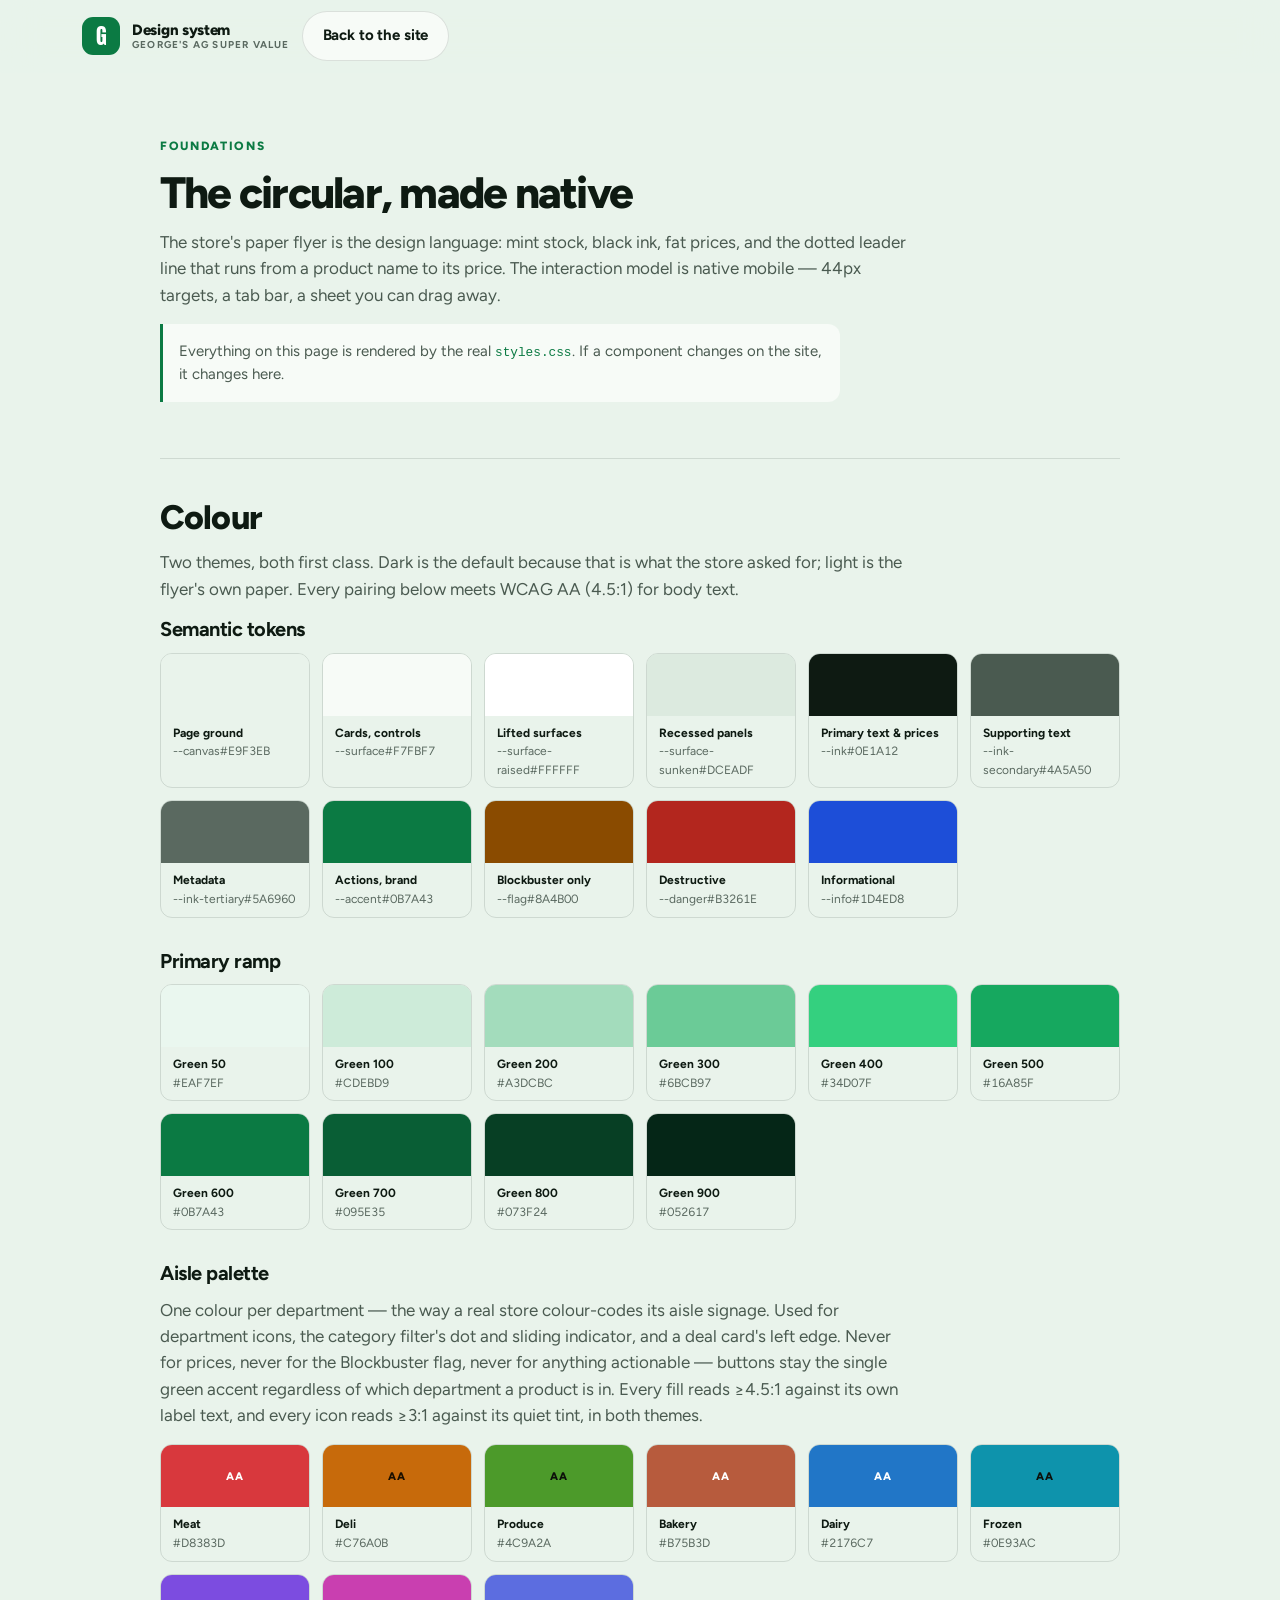
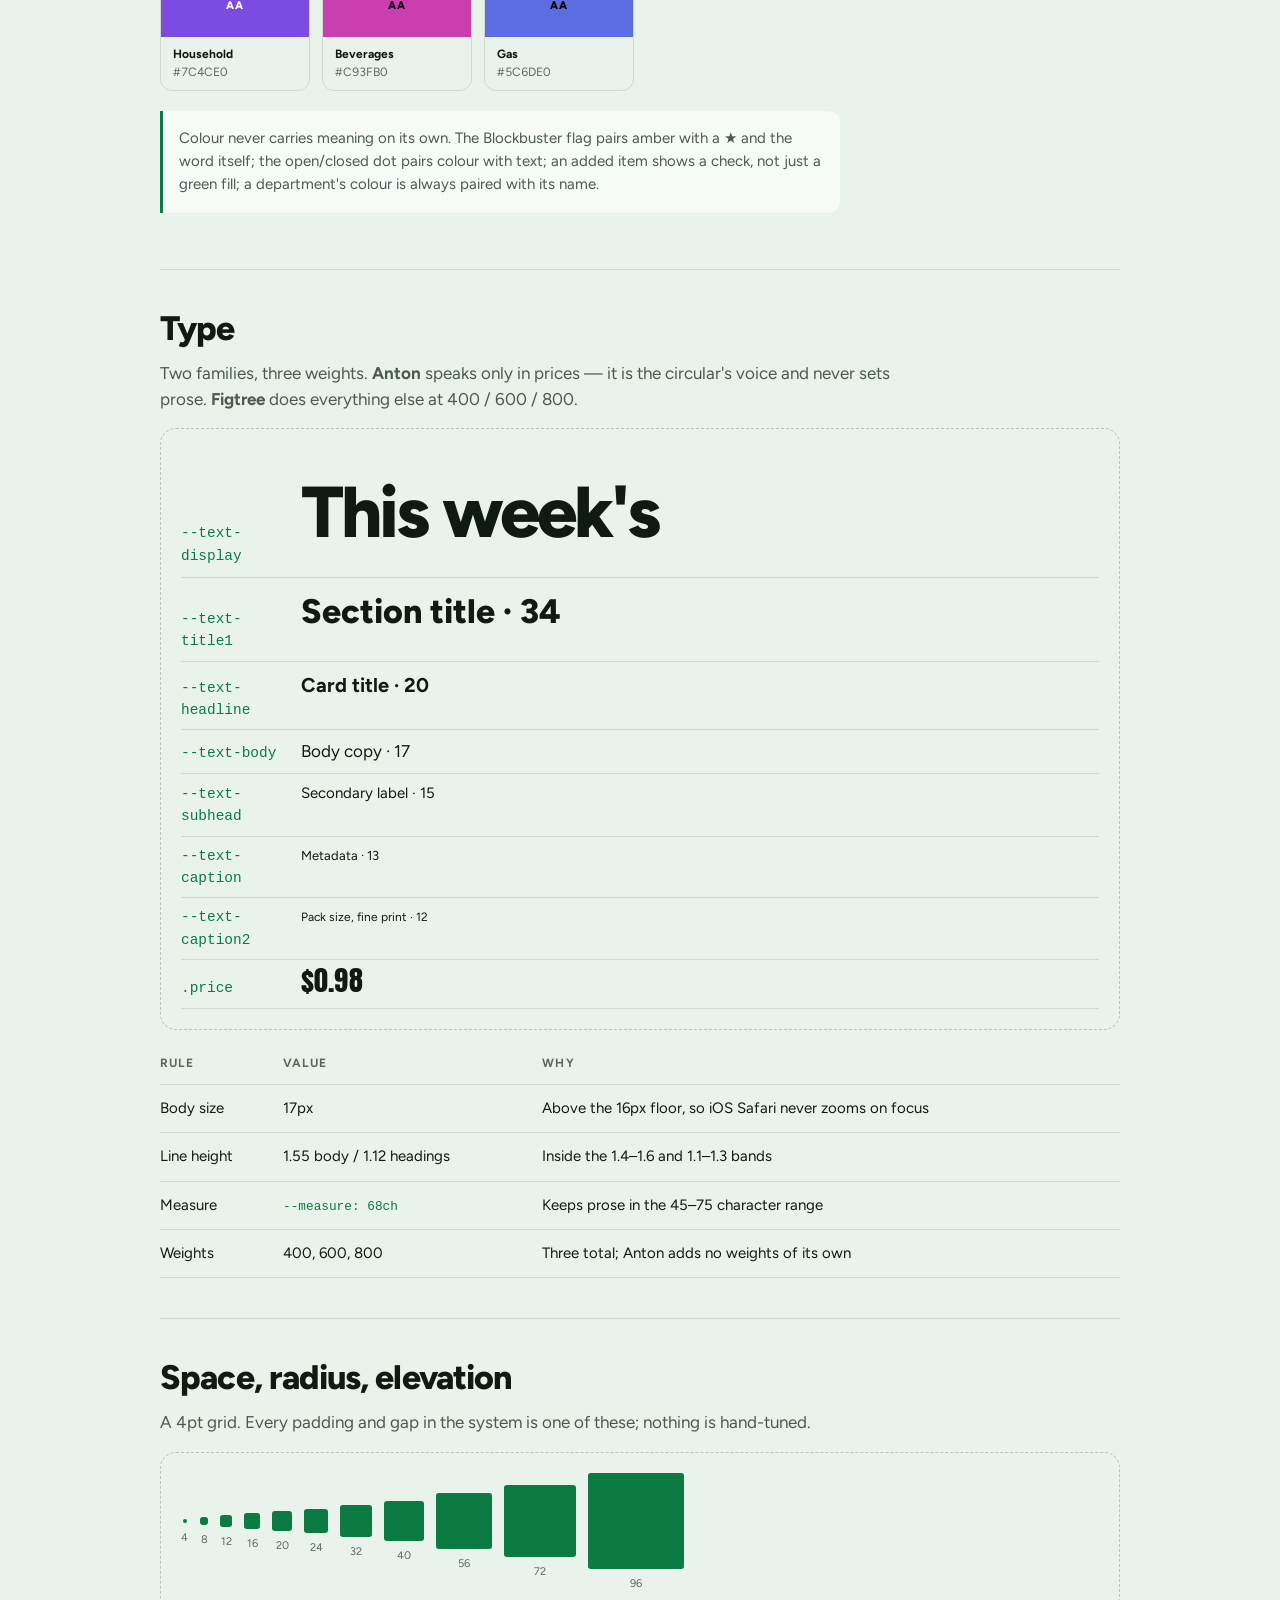
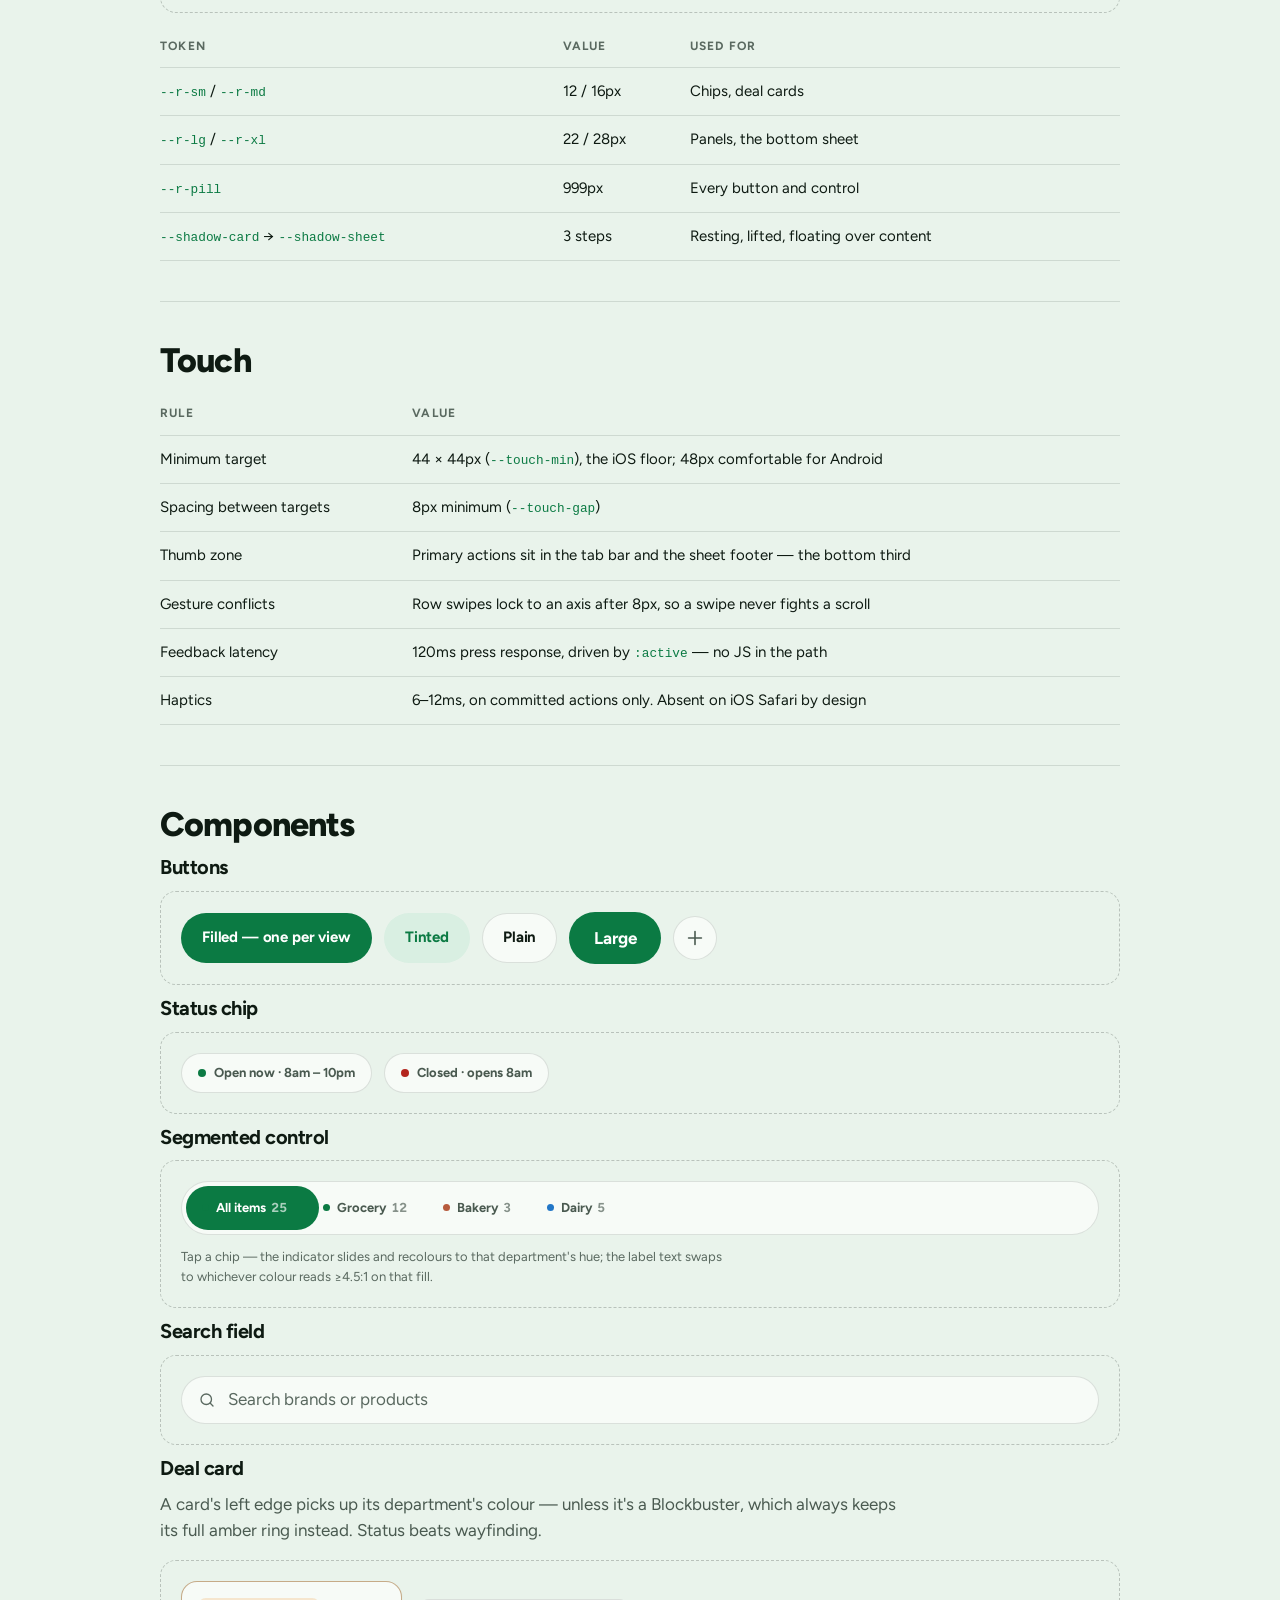
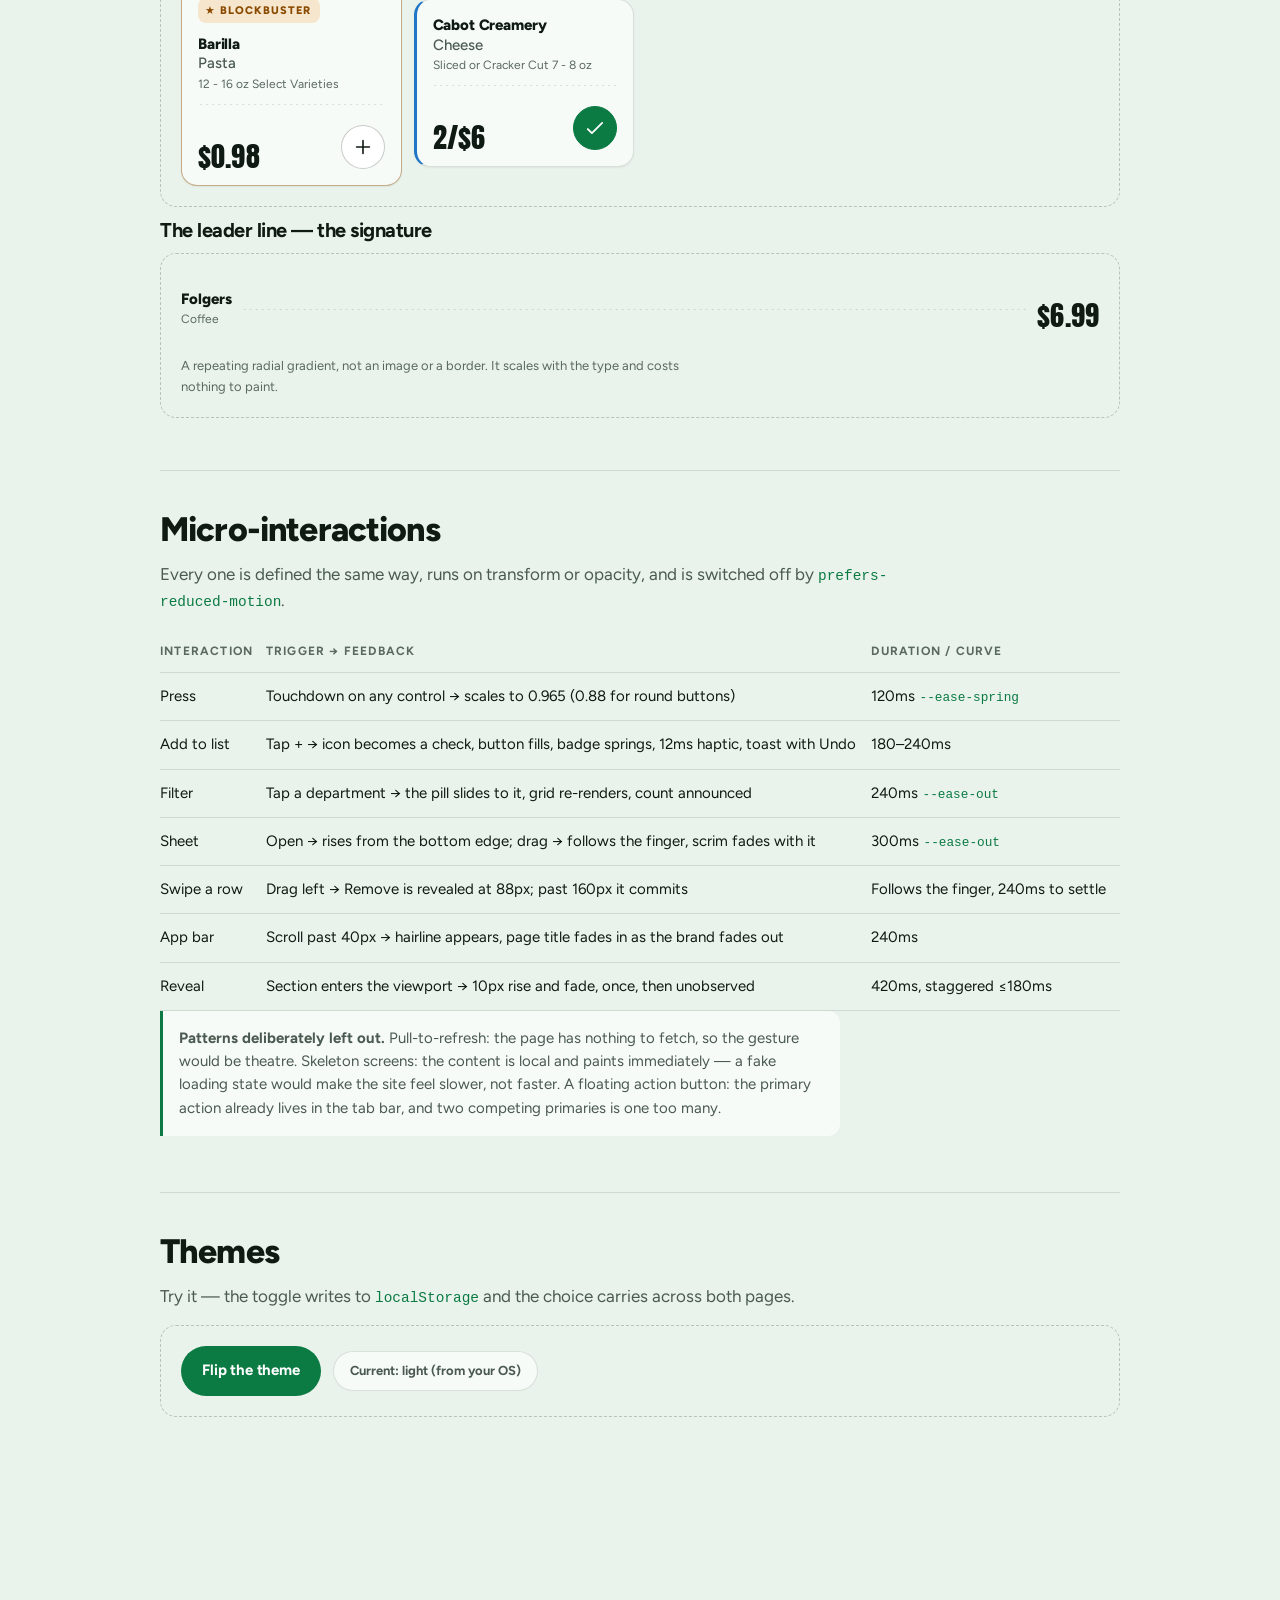
==== commit 0a0c9456: "Add an aisle colour palette for department wayfinding Nine contrast-verified hues, one per departmen" ====
--- a/design-system.html
+++ b/design-system.html
@@ -84,9 +84,19 @@
     <h3 style="margin-top:var(--sp-8)">Primary ramp</h3>
     <div class="swatches" id="ramp"></div>
 
+    <h3 style="margin-top:var(--sp-8)">Aisle palette</h3>
+    <p class="section__lede">One colour per department — the way a real store colour-codes
+      its aisle signage. Used for department icons, the category filter's dot and sliding
+      indicator, and a deal card's left edge. Never for prices, never for the Blockbuster
+      flag, never for anything actionable — buttons stay the single green accent regardless
+      of which department a product is in. Every fill reads ≥4.5:1 against its own label
+      text, and every icon reads ≥3:1 against its quiet tint, in both themes.</p>
+    <div class="swatches" id="aisle"></div>
+
     <p class="note-box" style="margin-top:var(--sp-5)">Colour never carries meaning on its
       own. The Blockbuster flag pairs amber with a ★ and the word itself; the open/closed
-      dot pairs colour with text; an added item shows a check, not just a green fill.</p>
+      dot pairs colour with text; an added item shows a check, not just a green fill; a
+      department's colour is always paired with its name.</p>
   </section>
 
   <section>
@@ -166,11 +176,18 @@
     <div class="specimen" style="display:block">
       <div class="segmented" id="demo-seg">
         <span class="segmented__indicator" id="demo-indicator"></span>
-        <button class="segmented__btn" aria-selected="true">All items <span class="segmented__count">25</span></button>
-        <button class="segmented__btn" aria-selected="false">Grocery <span class="segmented__count">12</span></button>
-        <button class="segmented__btn" aria-selected="false">Bakery <span class="segmented__count">3</span></button>
-        <button class="segmented__btn" aria-selected="false">Dairy <span class="segmented__count">5</span></button>
+        <button class="segmented__btn" aria-selected="true" data-on="var(--on-accent)">
+          <span class="segmented__dot" style="background:var(--accent)"></span>All items <span class="segmented__count">25</span></button>
+        <button class="segmented__btn" aria-selected="false" data-on="var(--on-accent)">
+          <span class="segmented__dot" style="background:var(--accent)"></span>Grocery <span class="segmented__count">12</span></button>
+        <button class="segmented__btn" aria-selected="false" data-on="var(--aisle-bakery-on)" data-fill="var(--aisle-bakery)">
+          <span class="segmented__dot" style="background:var(--aisle-bakery)"></span>Bakery <span class="segmented__count">3</span></button>
+        <button class="segmented__btn" aria-selected="false" data-on="var(--aisle-dairy-on)" data-fill="var(--aisle-dairy)">
+          <span class="segmented__dot" style="background:var(--aisle-dairy)"></span>Dairy <span class="segmented__count">5</span></button>
       </div>
+      <p style="font-size:var(--text-caption);color:var(--ink-tertiary);margin:var(--sp-3) 0 0">
+        Tap a chip — the indicator slides and recolours to that department's hue; the label
+        text swaps to whichever colour reads ≥4.5:1 on that fill.</p>
     </div>
 
     <h3>Search field</h3>
@@ -182,8 +199,11 @@
     </div>
 
     <h3>Deal card</h3>
+    <p class="section__lede">A card's left edge picks up its department's colour — unless
+      it's a Blockbuster, which always keeps its full amber ring instead. Status beats
+      wayfinding.</p>
     <div class="specimen" style="display:grid;grid-template-columns:repeat(auto-fill,minmax(200px,1fr))">
-      <article class="deal deal--flagged">
+      <article class="deal deal--flagged" data-category="pantry">
         <span class="deal__flag">★ Blockbuster</span>
         <h4 class="deal__brand" style="margin:0">Barilla</h4>
         <p class="deal__name">Pasta</p>
@@ -196,7 +216,7 @@
           </button>
         </div>
       </article>
-      <article class="deal">
+      <article class="deal" data-category="dairy">
         <h4 class="deal__brand" style="margin:0">Cabot Creamery</h4>
         <p class="deal__name">Cheese</p>
         <p class="deal__size">Sliced or Cracker Cut 7 - 8 oz</p>
@@ -295,6 +315,11 @@
   ];
   var RAMP = ["--green-50","--green-100","--green-200","--green-300","--green-400",
               "--green-500","--green-600","--green-700","--green-800","--green-900"];
+  var AISLE = [
+    ["meat","Meat"], ["deli","Deli"], ["produce","Produce"], ["bakery","Bakery"],
+    ["dairy","Dairy"], ["frozen","Frozen"], ["household","Household"],
+    ["beverages","Beverages"], ["gas","Gas"]
+  ];
 
   function hex(token) {
     return getComputedStyle(document.documentElement).getPropertyValue(token).trim();
@@ -309,6 +334,13 @@
       return '<div class="sw"><div class="sw__chip" style="background:var(' + t + ')"></div>' +
         '<div class="sw__meta"><b>' + t.replace("--green-", "Green ") + "</b><span>" + hex(t) + "</span></div></div>";
     }).join("");
+    document.getElementById("aisle").innerHTML = AISLE.map(function (a) {
+      var fill = "--aisle-" + a[0], on = fill + "-on";
+      return '<div class="sw"><div class="sw__chip" style="background:var(' + fill + ');' +
+        'display:flex;align-items:center;justify-content:center;color:var(' + on + ');' +
+        'font-size:11px;font-weight:800;letter-spacing:.06em;text-transform:uppercase">Aa</div>' +
+        '<div class="sw__meta"><b>' + a[1] + "</b><span>" + hex(fill) + "</span></div></div>";
+    }).join("");
   }
 
   document.getElementById("spacing").innerHTML =
@@ -326,6 +358,8 @@
     function move(b) {
       ind.style.transform = "translateX(" + b.offsetLeft + "px)";
       ind.style.width = b.offsetWidth + "px";
+      ind.style.background = b.dataset.fill || "var(--accent)";
+      b.style.setProperty("--seg-on", b.dataset.on);
     }
     btns.forEach(function (b) {
       b.addEventListener("click", function () {
--- a/styles.css
+++ b/styles.css
@@ -40,6 +40,28 @@
     --red-600: #B3261E;
     --blue-300: #6BA8FF;
     --blue-600: #1D4ED8;
+
+    /* ---- Aisle palette ---------------------------------------------
+       One colour per department, the way a real store colour-codes its
+       aisle signage. Used for department icons, category filters and the
+       deal-card edge — never for prices, never for the Blockbuster flag,
+       never for anything actionable (buttons stay the single green accent).
+
+       Each hue is one flat value used in both themes; the quiet tint behind
+       an icon is mixed live against --surface with color-mix(), so it
+       adapts to whichever theme is active without a second set of tokens.
+       Every pairing below is contrast-checked: the -on colour reads at
+       ≥4.5:1 on its own fill, and the icon reads at ≥3:1 on its quiet tint
+       in both dark and light. See DESIGN.md §2 for the numbers. */
+    --aisle-meat:      #D8383D; --aisle-meat-on:      #FFFFFF; --aisle-meat-q:      12%;
+    --aisle-deli:      #C76A0B; --aisle-deli-on:      #1A0F00; --aisle-deli-q:      12%;
+    --aisle-produce:   #4C9A2A; --aisle-produce-on:   #0C0F0A; --aisle-produce-q:    9%;
+    --aisle-bakery:    #B75B3D; --aisle-bakery-on:    #FFFFFF; --aisle-bakery-q:    12%;
+    --aisle-dairy:     #2176C7; --aisle-dairy-on:     #FFFFFF; --aisle-dairy-q:     12%;
+    --aisle-frozen:    #0E93AC; --aisle-frozen-on:    #0C0F0A; --aisle-frozen-q:    10%;
+    --aisle-household: #7C4CE0; --aisle-household-on: #FFFFFF; --aisle-household-q: 10%;
+    --aisle-beverages: #C93FB0; --aisle-beverages-on: #1A0016; --aisle-beverages-q: 10%;
+    --aisle-gas:       #5C6DE0; --aisle-gas-on:       #000000; --aisle-gas-q:       10%;
 
     /* ---- Type: two families, three weights total ---------------------
        Anton  — the circular's price voice. Used ONLY for prices and the
@@ -492,6 +514,16 @@
   }
   .deal--flagged { border-color: color-mix(in srgb, var(--flag) 45%, transparent); }
 
+  /* A department's colour shows up as a left edge on its deal cards — a
+     wayfinding cue while scanning the grid, not a background wash that
+     would fight the price for attention. Blockbuster status always wins:
+     a flagged card keeps its full amber ring instead. */
+  .deal[data-category="bakery"]:not(.deal--flagged)    { border-left: 3px solid var(--aisle-bakery); }
+  .deal[data-category="dairy"]:not(.deal--flagged)     { border-left: 3px solid var(--aisle-dairy); }
+  .deal[data-category="frozen"]:not(.deal--flagged)    { border-left: 3px solid var(--aisle-frozen); }
+  .deal[data-category="household"]:not(.deal--flagged) { border-left: 3px solid var(--aisle-household); }
+  .deal[data-category="beverages"]:not(.deal--flagged) { border-left: 3px solid var(--aisle-beverages); }
+
   @media (hover: hover) {
     .deal:hover {
       transform: translateY(-3px);
@@ -604,7 +636,8 @@
     border-radius: var(--r-pill);
     background: var(--accent);
     transition: transform var(--dur-standard) var(--ease-out),
-                width var(--dur-standard) var(--ease-out);
+                width var(--dur-standard) var(--ease-out),
+                background-color var(--dur-standard) var(--ease-standard);
     pointer-events: none;
   }
 
@@ -612,6 +645,8 @@
     position: relative;
     z-index: 1;
     flex: none;
+    display: flex;
+    align-items: center;
     min-height: var(--touch-min);
     padding: 0 var(--sp-4);
     border: 0;
@@ -625,7 +660,23 @@
     -webkit-tap-highlight-color: transparent;
     transition: color var(--dur-quick) var(--ease-standard);
   }
-  .segmented__btn[aria-selected="true"] { color: var(--on-accent); }
+  /* Falls back to the brand green's on-colour for "All items" and
+     "Grocery" (they have no --seg-on of their own); JS sets --seg-on on
+     the selected button to match its department colour otherwise. */
+  .segmented__btn[aria-selected="true"] { color: var(--seg-on, var(--on-accent)); }
+
+  /* A small dot of the department's colour, shown on every chip — selected
+     or not — so the palette is visible while browsing, not only once a
+     filter is tapped. */
+  .segmented__dot {
+    display: inline-block;
+    width: 7px;
+    height: 7px;
+    margin-right: 7px;
+    border-radius: 50%;
+    flex: none;
+  }
+
   .segmented__count {
     margin-left: 5px;
     opacity: 0.65;
@@ -752,6 +803,10 @@
   .appbar--condensed .appbar__title { opacity: 1; translate: -50% 0; }
 
   .appbar__nav { display: none; }
+
+  /* Mobile already has the list opener in the tab bar; this is desktop's
+     stand-in, so it stays out of the way until the tab bar hides itself. */
+  .appbar__list { display: none; }
 
   /* ---------- tab bar (mobile) ---------- */
   .tabbar {
@@ -1171,6 +1226,20 @@
   .dept h3 { margin-bottom: var(--sp-2); }
   .dept p { font-size: var(--text-subhead); color: var(--ink-secondary); margin: 0; }
 
+  /* One colour per department — aisle signage, not brand colour. Each rule
+     only overrides the icon; the card itself stays the neutral --surface so
+     the colour reads as a label, not a background wash. */
+  .dept--meat      .dept__icon { background: color-mix(in srgb, var(--aisle-meat) var(--aisle-meat-q), var(--surface));           color: var(--aisle-meat); }
+  .dept--deli      .dept__icon { background: color-mix(in srgb, var(--aisle-deli) var(--aisle-deli-q), var(--surface));           color: var(--aisle-deli); }
+  .dept--produce   .dept__icon { background: color-mix(in srgb, var(--aisle-produce) var(--aisle-produce-q), var(--surface));     color: var(--aisle-produce); }
+  .dept--bakery    .dept__icon { background: color-mix(in srgb, var(--aisle-bakery) var(--aisle-bakery-q), var(--surface));       color: var(--aisle-bakery); }
+  .dept--frozen    .dept__icon { background: color-mix(in srgb, var(--aisle-frozen) var(--aisle-frozen-q), var(--surface));       color: var(--aisle-frozen); }
+  .dept--beverages .dept__icon { background: color-mix(in srgb, var(--aisle-beverages) var(--aisle-beverages-q), var(--surface)); color: var(--aisle-beverages); }
+  .dept--gas       .dept__icon { background: color-mix(in srgb, var(--aisle-gas) var(--aisle-gas-q), var(--surface));             color: var(--aisle-gas); }
+  /* Grocery stays the neutral brand green — it's the catch-all aisle, not a
+     department of its own, so it doesn't earn a colour the way the other
+     seven do. */
+
   /* ---------- deli ---------- */
   .deli { display: grid; gap: var(--sp-4); }
   .deli__list { list-style: none; margin: 0 0 var(--sp-5); padding: 0; display: grid; gap: var(--sp-3); }
@@ -1273,6 +1342,7 @@
     body { padding-bottom: 0; }
 
     .tabbar { display: none; }
+    .appbar__list { display: inline-flex; }
     .appbar__inner { min-height: 72px; }
     .appbar__nav {
       display: flex;
